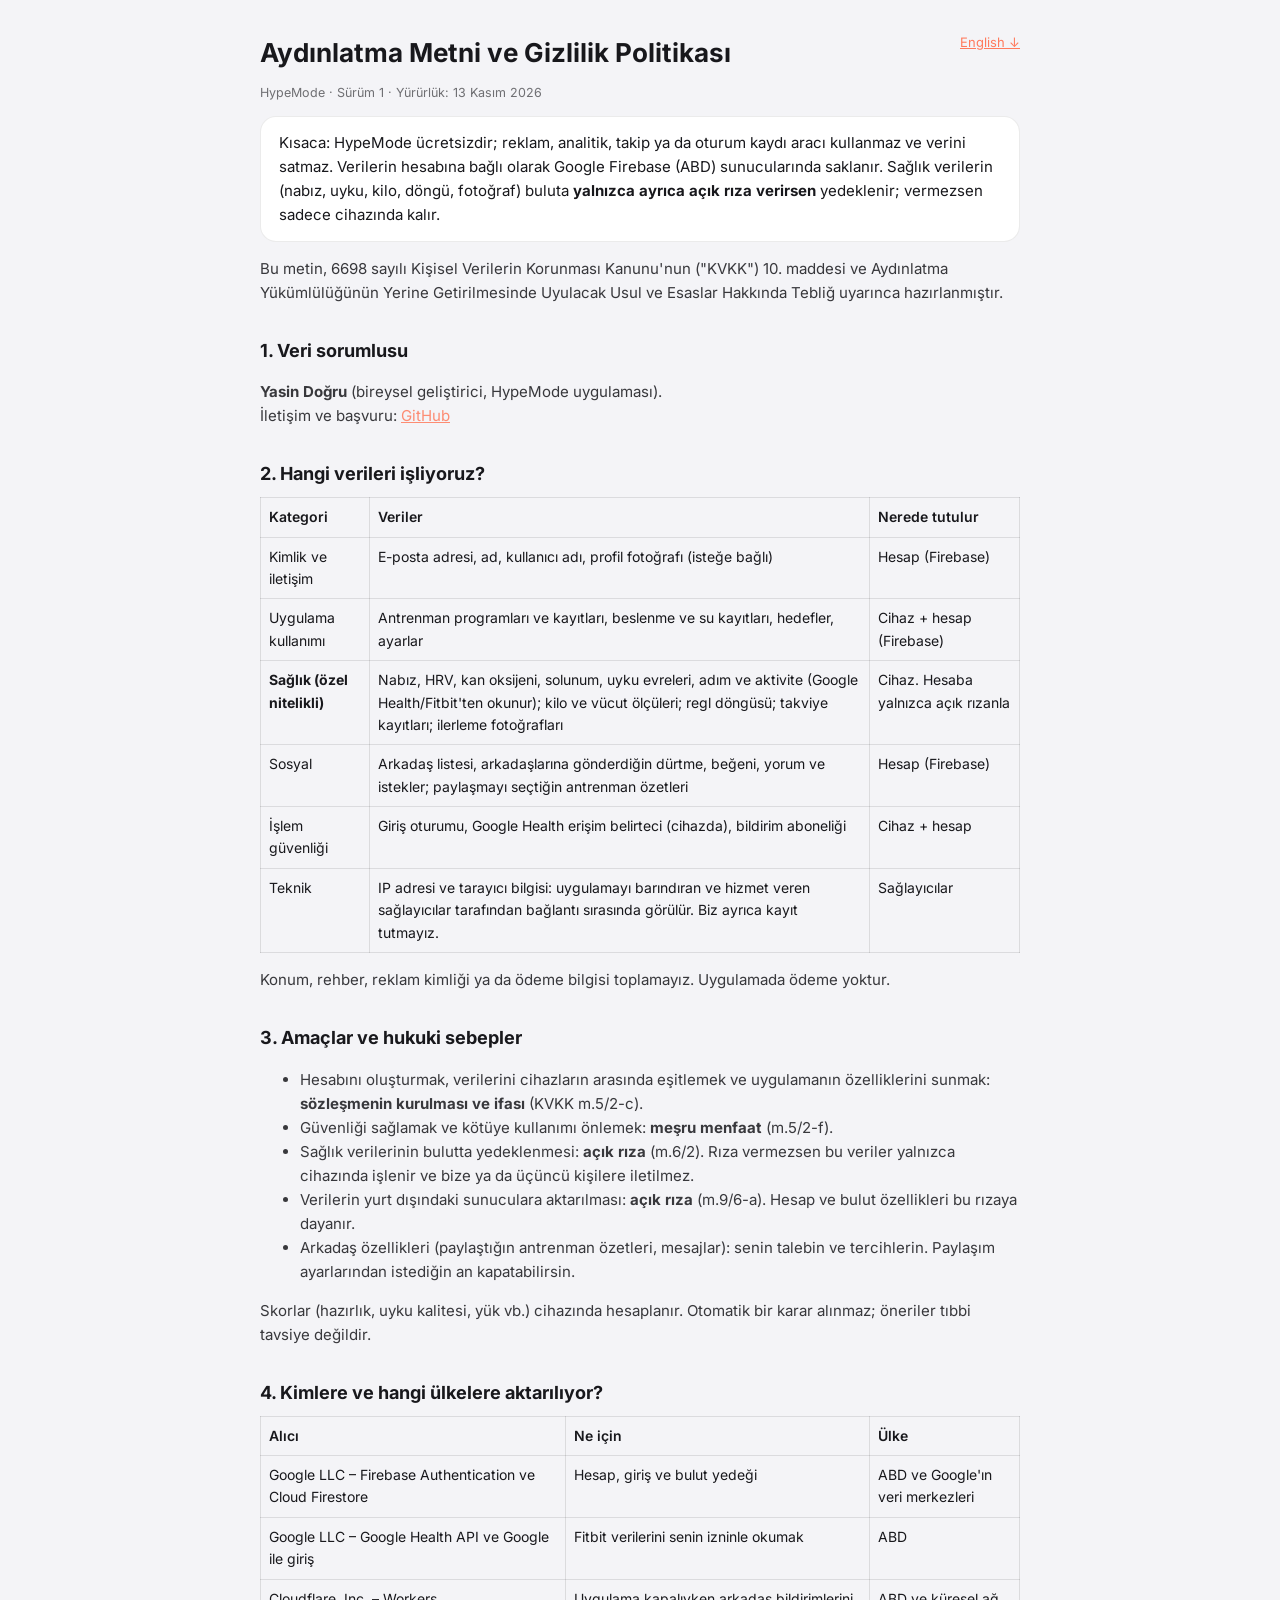
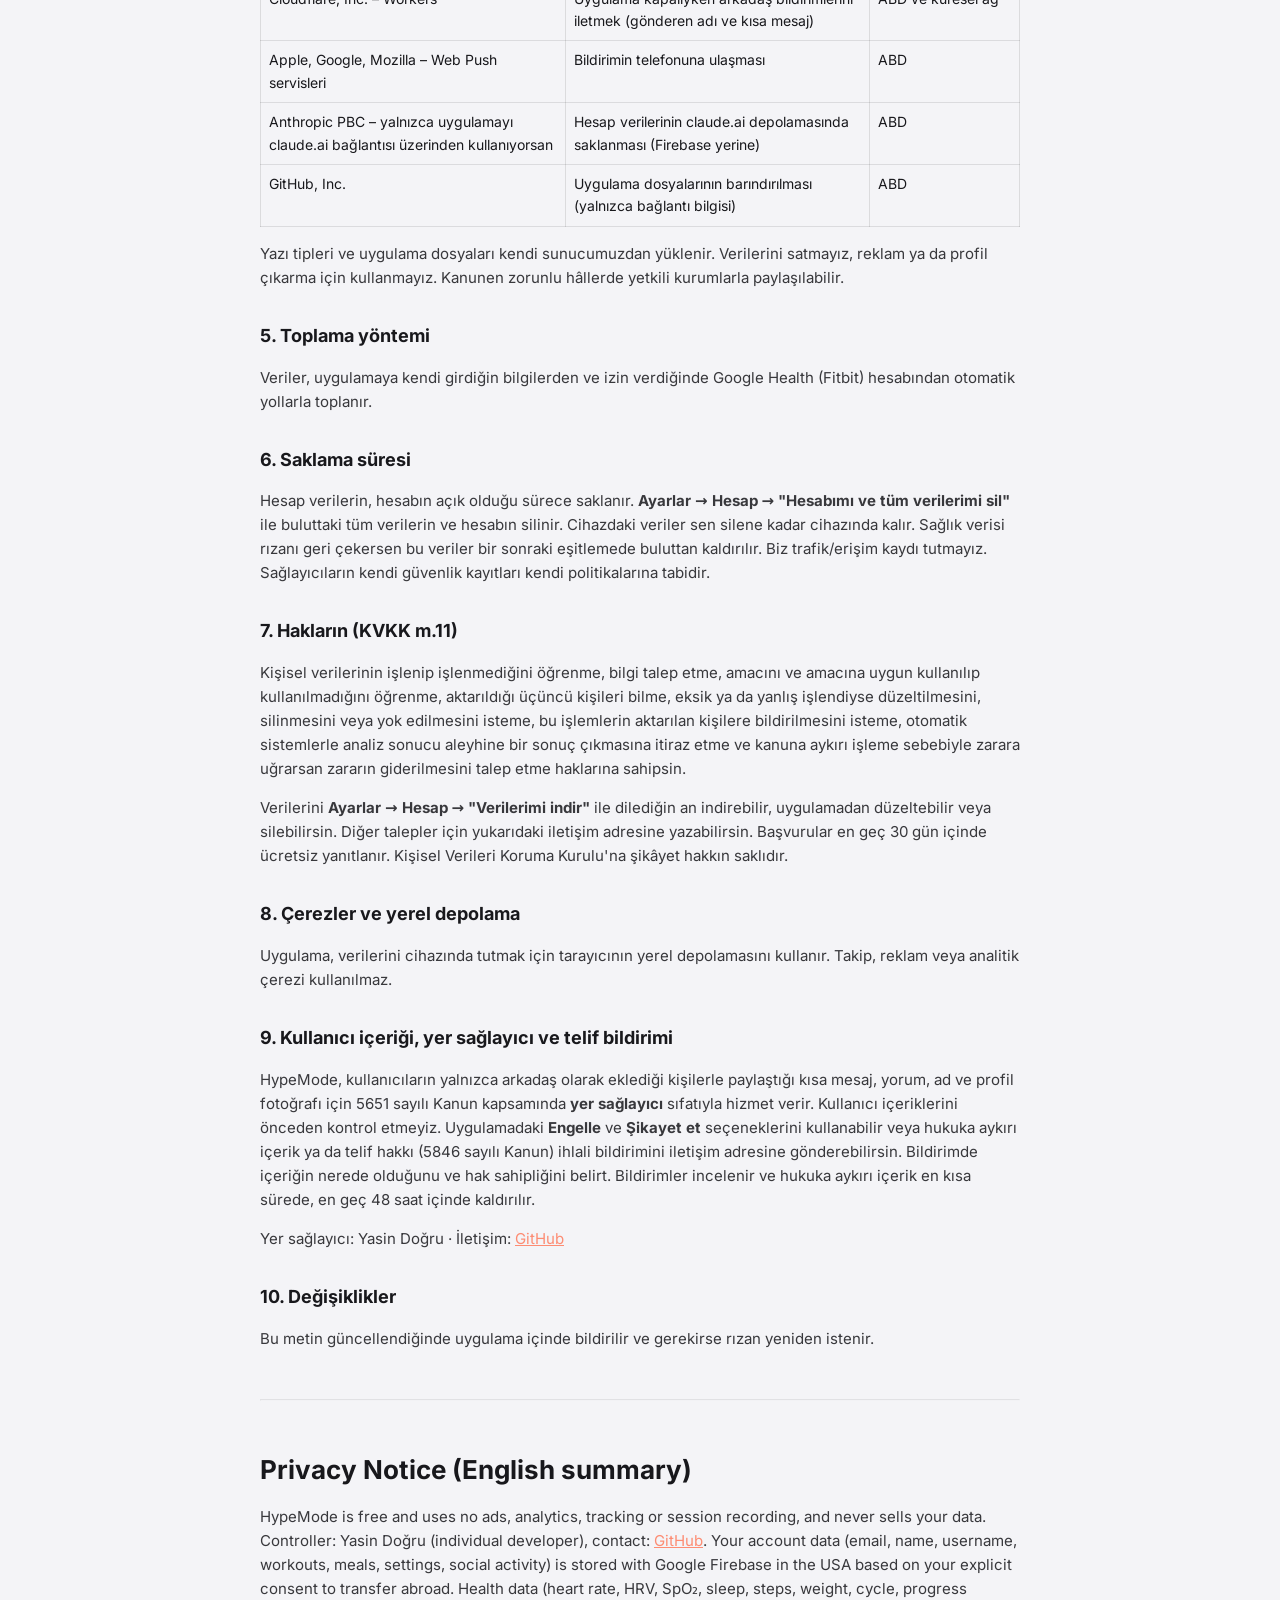
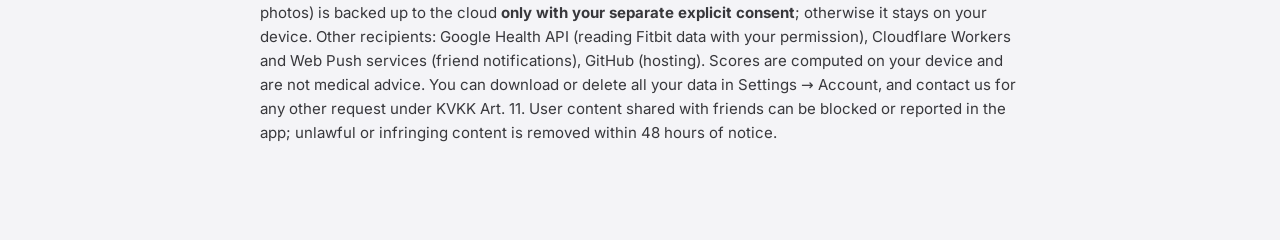
==== gizlilik.html @ 3cc11d6b "KVKK: aydınlatma metni, açık rıza, yerel yazı tipi ve Firebase SDK, engelle/şikayet; sade kartlar ve" ====
<!DOCTYPE html>
<html lang="tr">
<head>
<meta charset="utf-8">
<meta name="viewport" content="width=device-width,initial-scale=1">
<title>HypeMode · Aydınlatma Metni ve Gizlilik</title>
<script src="config.js"></script>
<style>
@font-face{font-family:'Inter';font-weight:100 900;font-display:swap;src:url(f-inter-latin.woff2) format('woff2');unicode-range:U+0000-00FF,U+0131,U+0152-0153,U+02BB-02BC,U+02C6,U+02DA,U+02DC,U+0304,U+0308,U+0329,U+2000-206F,U+20AC,U+2122,U+2191,U+2193,U+2212,U+2215,U+FEFF,U+FFFD}
@font-face{font-family:'Inter';font-weight:100 900;font-display:swap;src:url(f-inter-latin-ext.woff2) format('woff2');unicode-range:U+0100-02BA,U+02BD-02C5,U+02C7-02CC,U+02CE-02D7,U+02DD-02FF,U+0304,U+0308,U+0329,U+1D00-1DBF,U+1E00-1E9F,U+1EF2-1EFF,U+2020,U+20A0-20AB,U+20AD-20C0,U+2113,U+2C60-2C7F,U+A720-A7FF}
:root{color-scheme:dark light}
body{margin:0;background:#0b0b0d;color:#ececf0;font:15px/1.6 Inter,system-ui,sans-serif}
@media (prefers-color-scheme:light){body{background:#f4f4f7;color:#18181c}.box{background:#fff!important;border-color:rgba(0,0,0,.08)!important}td,th{border-color:rgba(0,0,0,.1)!important}}
main{max-width:760px;margin:0 auto;padding:32px 20px 80px}
h1{font-size:26px;margin:0 0 6px}h2{font-size:18px;margin:32px 0 8px}h3{font-size:15px;margin:18px 0 4px}
p,li{opacity:.85}small{opacity:.6}a{color:#ff7a5c}
.box{background:#151518;border:1px solid rgba(255,255,255,.08);border-radius:16px;padding:14px 18px;margin:12px 0}
table{width:100%;border-collapse:collapse;font-size:14px;margin:8px 0}td,th{border:1px solid rgba(255,255,255,.12);padding:8px;text-align:left;vertical-align:top}th{font-weight:600}
.lang{float:right;font-size:13px}
</style>
</head>
<body><main>
<a class="lang" href="#en">English ↓</a>
<h1>Aydınlatma Metni ve Gizlilik Politikası</h1>
<small>HypeMode · Sürüm 1 · Yürürlük: 13 Kasım 2026</small>

<div class="box">Kısaca: HypeMode ücretsizdir; reklam, analitik, takip ya da oturum kaydı aracı kullanmaz ve verini satmaz. Verilerin hesabına bağlı olarak Google Firebase (ABD) sunucularında saklanır. Sağlık verilerin (nabız, uyku, kilo, döngü, fotoğraf) buluta <b>yalnızca ayrıca açık rıza verirsen</b> yedeklenir; vermezsen sadece cihazında kalır.</div>

<p>Bu metin, 6698 sayılı Kişisel Verilerin Korunması Kanunu'nun ("KVKK") 10. maddesi ve Aydınlatma Yükümlülüğünün Yerine Getirilmesinde Uyulacak Usul ve Esaslar Hakkında Tebliğ uyarınca hazırlanmıştır.</p>

<h2>1. Veri sorumlusu</h2>
<p><b id="ctl">Yasin Doğru</b> (bireysel geliştirici, HypeMode uygulaması).<br>İletişim ve başvuru: <span id="ct"></span></p>

<h2>2. Hangi verileri işliyoruz?</h2>
<table>
<tr><th>Kategori</th><th>Veriler</th><th>Nerede tutulur</th></tr>
<tr><td>Kimlik ve iletişim</td><td>E-posta adresi, ad, kullanıcı adı, profil fotoğrafı (isteğe bağlı)</td><td>Hesap (Firebase)</td></tr>
<tr><td>Uygulama kullanımı</td><td>Antrenman programları ve kayıtları, beslenme ve su kayıtları, hedefler, ayarlar</td><td>Cihaz + hesap (Firebase)</td></tr>
<tr><td><b>Sağlık (özel nitelikli)</b></td><td>Nabız, HRV, kan oksijeni, solunum, uyku evreleri, adım ve aktivite (Google Health/Fitbit'ten okunur); kilo ve vücut ölçüleri; regl döngüsü; takviye kayıtları; ilerleme fotoğrafları</td><td>Cihaz. Hesaba yalnızca açık rızanla</td></tr>
<tr><td>Sosyal</td><td>Arkadaş listesi, arkadaşlarına gönderdiğin dürtme, beğeni, yorum ve istekler; paylaşmayı seçtiğin antrenman özetleri</td><td>Hesap (Firebase)</td></tr>
<tr><td>İşlem güvenliği</td><td>Giriş oturumu, Google Health erişim belirteci (cihazda), bildirim aboneliği</td><td>Cihaz + hesap</td></tr>
<tr><td>Teknik</td><td>IP adresi ve tarayıcı bilgisi: uygulamayı barındıran ve hizmet veren sağlayıcılar tarafından bağlantı sırasında görülür. Biz ayrıca kayıt tutmayız.</td><td>Sağlayıcılar</td></tr>
</table>
<p>Konum, rehber, reklam kimliği ya da ödeme bilgisi toplamayız. Uygulamada ödeme yoktur.</p>

<h2>3. Amaçlar ve hukuki sebepler</h2>
<ul>
<li>Hesabını oluşturmak, verilerini cihazların arasında eşitlemek ve uygulamanın özelliklerini sunmak: <b>sözleşmenin kurulması ve ifası</b> (KVKK m.5/2-c).</li>
<li>Güvenliği sağlamak ve kötüye kullanımı önlemek: <b>meşru menfaat</b> (m.5/2-f).</li>
<li>Sağlık verilerinin bulutta yedeklenmesi: <b>açık rıza</b> (m.6/2). Rıza vermezsen bu veriler yalnızca cihazında işlenir ve bize ya da üçüncü kişilere iletilmez.</li>
<li>Verilerin yurt dışındaki sunuculara aktarılması: <b>açık rıza</b> (m.9/6-a). Hesap ve bulut özellikleri bu rızaya dayanır.</li>
<li>Arkadaş özellikleri (paylaştığın antrenman özetleri, mesajlar): senin talebin ve tercihlerin. Paylaşım ayarlarından istediğin an kapatabilirsin.</li>
</ul>
<p>Skorlar (hazırlık, uyku kalitesi, yük vb.) cihazında hesaplanır. Otomatik bir karar alınmaz; öneriler tıbbi tavsiye değildir.</p>

<h2>4. Kimlere ve hangi ülkelere aktarılıyor?</h2>
<table>
<tr><th>Alıcı</th><th>Ne için</th><th>Ülke</th></tr>
<tr><td>Google LLC – Firebase Authentication ve Cloud Firestore</td><td>Hesap, giriş ve bulut yedeği</td><td>ABD ve Google'ın veri merkezleri</td></tr>
<tr><td>Google LLC – Google Health API ve Google ile giriş</td><td>Fitbit verilerini senin izninle okumak</td><td>ABD</td></tr>
<tr><td>Cloudflare, Inc. – Workers</td><td>Uygulama kapalıyken arkadaş bildirimlerini iletmek (gönderen adı ve kısa mesaj)</td><td>ABD ve küresel ağ</td></tr>
<tr><td>Apple, Google, Mozilla – Web Push servisleri</td><td>Bildirimin telefonuna ulaşması</td><td>ABD</td></tr>
<tr><td>Anthropic PBC – yalnızca uygulamayı claude.ai bağlantısı üzerinden kullanıyorsan</td><td>Hesap verilerinin claude.ai depolamasında saklanması (Firebase yerine)</td><td>ABD</td></tr>
<tr><td>GitHub, Inc.</td><td>Uygulama dosyalarının barındırılması (yalnızca bağlantı bilgisi)</td><td>ABD</td></tr>
</table>
<p>Yazı tipleri ve uygulama dosyaları kendi sunucumuzdan yüklenir. Verilerini satmayız, reklam ya da profil çıkarma için kullanmayız. Kanunen zorunlu hâllerde yetkili kurumlarla paylaşılabilir.</p>

<h2>5. Toplama yöntemi</h2>
<p>Veriler, uygulamaya kendi girdiğin bilgilerden ve izin verdiğinde Google Health (Fitbit) hesabından otomatik yollarla toplanır.</p>

<h2>6. Saklama süresi</h2>
<p>Hesap verilerin, hesabın açık olduğu sürece saklanır. <b>Ayarlar → Hesap → "Hesabımı ve tüm verilerimi sil"</b> ile buluttaki tüm verilerin ve hesabın silinir. Cihazdaki veriler sen silene kadar cihazında kalır. Sağlık verisi rızanı geri çekersen bu veriler bir sonraki eşitlemede buluttan kaldırılır. Biz trafik/erişim kaydı tutmayız. Sağlayıcıların kendi güvenlik kayıtları kendi politikalarına tabidir.</p>

<h2>7. Hakların (KVKK m.11)</h2>
<p>Kişisel verilerinin işlenip işlenmediğini öğrenme, bilgi talep etme, amacını ve amacına uygun kullanılıp kullanılmadığını öğrenme, aktarıldığı üçüncü kişileri bilme, eksik ya da yanlış işlendiyse düzeltilmesini, silinmesini veya yok edilmesini isteme, bu işlemlerin aktarılan kişilere bildirilmesini isteme, otomatik sistemlerle analiz sonucu aleyhine bir sonuç çıkmasına itiraz etme ve kanuna aykırı işleme sebebiyle zarara uğrarsan zararın giderilmesini talep etme haklarına sahipsin.</p>
<p>Verilerini <b>Ayarlar → Hesap → "Verilerimi indir"</b> ile dilediğin an indirebilir, uygulamadan düzeltebilir veya silebilirsin. Diğer talepler için yukarıdaki iletişim adresine yazabilirsin. Başvurular en geç 30 gün içinde ücretsiz yanıtlanır. Kişisel Verileri Koruma Kurulu'na şikâyet hakkın saklıdır.</p>

<h2>8. Çerezler ve yerel depolama</h2>
<p>Uygulama, verilerini cihazında tutmak için tarayıcının yerel depolamasını kullanır. Takip, reklam veya analitik çerezi kullanılmaz.</p>

<h2>9. Kullanıcı içeriği, yer sağlayıcı ve telif bildirimi</h2>
<p>HypeMode, kullanıcıların yalnızca arkadaş olarak eklediği kişilerle paylaştığı kısa mesaj, yorum, ad ve profil fotoğrafı için 5651 sayılı Kanun kapsamında <b>yer sağlayıcı</b> sıfatıyla hizmet verir. Kullanıcı içeriklerini önceden kontrol etmeyiz. Uygulamadaki <b>Engelle</b> ve <b>Şikayet et</b> seçeneklerini kullanabilir veya hukuka aykırı içerik ya da telif hakkı (5846 sayılı Kanun) ihlali bildirimini iletişim adresine gönderebilirsin. Bildirimde içeriğin nerede olduğunu ve hak sahipliğini belirt. Bildirimler incelenir ve hukuka aykırı içerik en kısa sürede, en geç 48 saat içinde kaldırılır.</p>
<p>Yer sağlayıcı: <span class="ctl2">Yasin Doğru</span> · İletişim: <span class="ct2"></span></p>

<h2>10. Değişiklikler</h2>
<p>Bu metin güncellendiğinde uygulama içinde bildirilir ve gerekirse rızan yeniden istenir.</p>

<hr style="margin:48px 0;opacity:.2">
<h1 id="en">Privacy Notice (English summary)</h1>
<p>HypeMode is free and uses no ads, analytics, tracking or session recording, and never sells your data. Controller: <span class="ctl2">Yasin Doğru</span> (individual developer), contact: <span class="ct2"></span>. Your account data (email, name, username, workouts, meals, settings, social activity) is stored with Google Firebase in the USA based on your explicit consent to transfer abroad. Health data (heart rate, HRV, SpO₂, sleep, steps, weight, cycle, progress photos) is backed up to the cloud <b>only with your separate explicit consent</b>; otherwise it stays on your device. Other recipients: Google Health API (reading Fitbit data with your permission), Cloudflare Workers and Web Push services (friend notifications), GitHub (hosting). Scores are computed on your device and are not medical advice. You can download or delete all your data in Settings → Account, and contact us for any other request under KVKK Art. 11. User content shared with friends can be blocked or reported in the app; unlawful or infringing content is removed within 48 hours of notice.</p>
</main>
<script>
(function(){var c=(window.HM_CONFIG||{}).contact||{},em=c.email,gh=c.github||'https://github.com/Yasindogruu/HypeMode/issues',nm=c.name||'Yasin Doğru';
var h=(em?'<a href="mailto:'+em+'">'+em+'</a> · ':'')+'<a href="'+gh+'" target="_blank" rel="noopener">GitHub</a>';
document.getElementById('ct').innerHTML=h;document.getElementById('ctl').textContent=nm;
document.querySelectorAll('.ct2').forEach(function(e){e.innerHTML=h});document.querySelectorAll('.ctl2').forEach(function(e){e.textContent=nm})})();
</script>
</body></html>
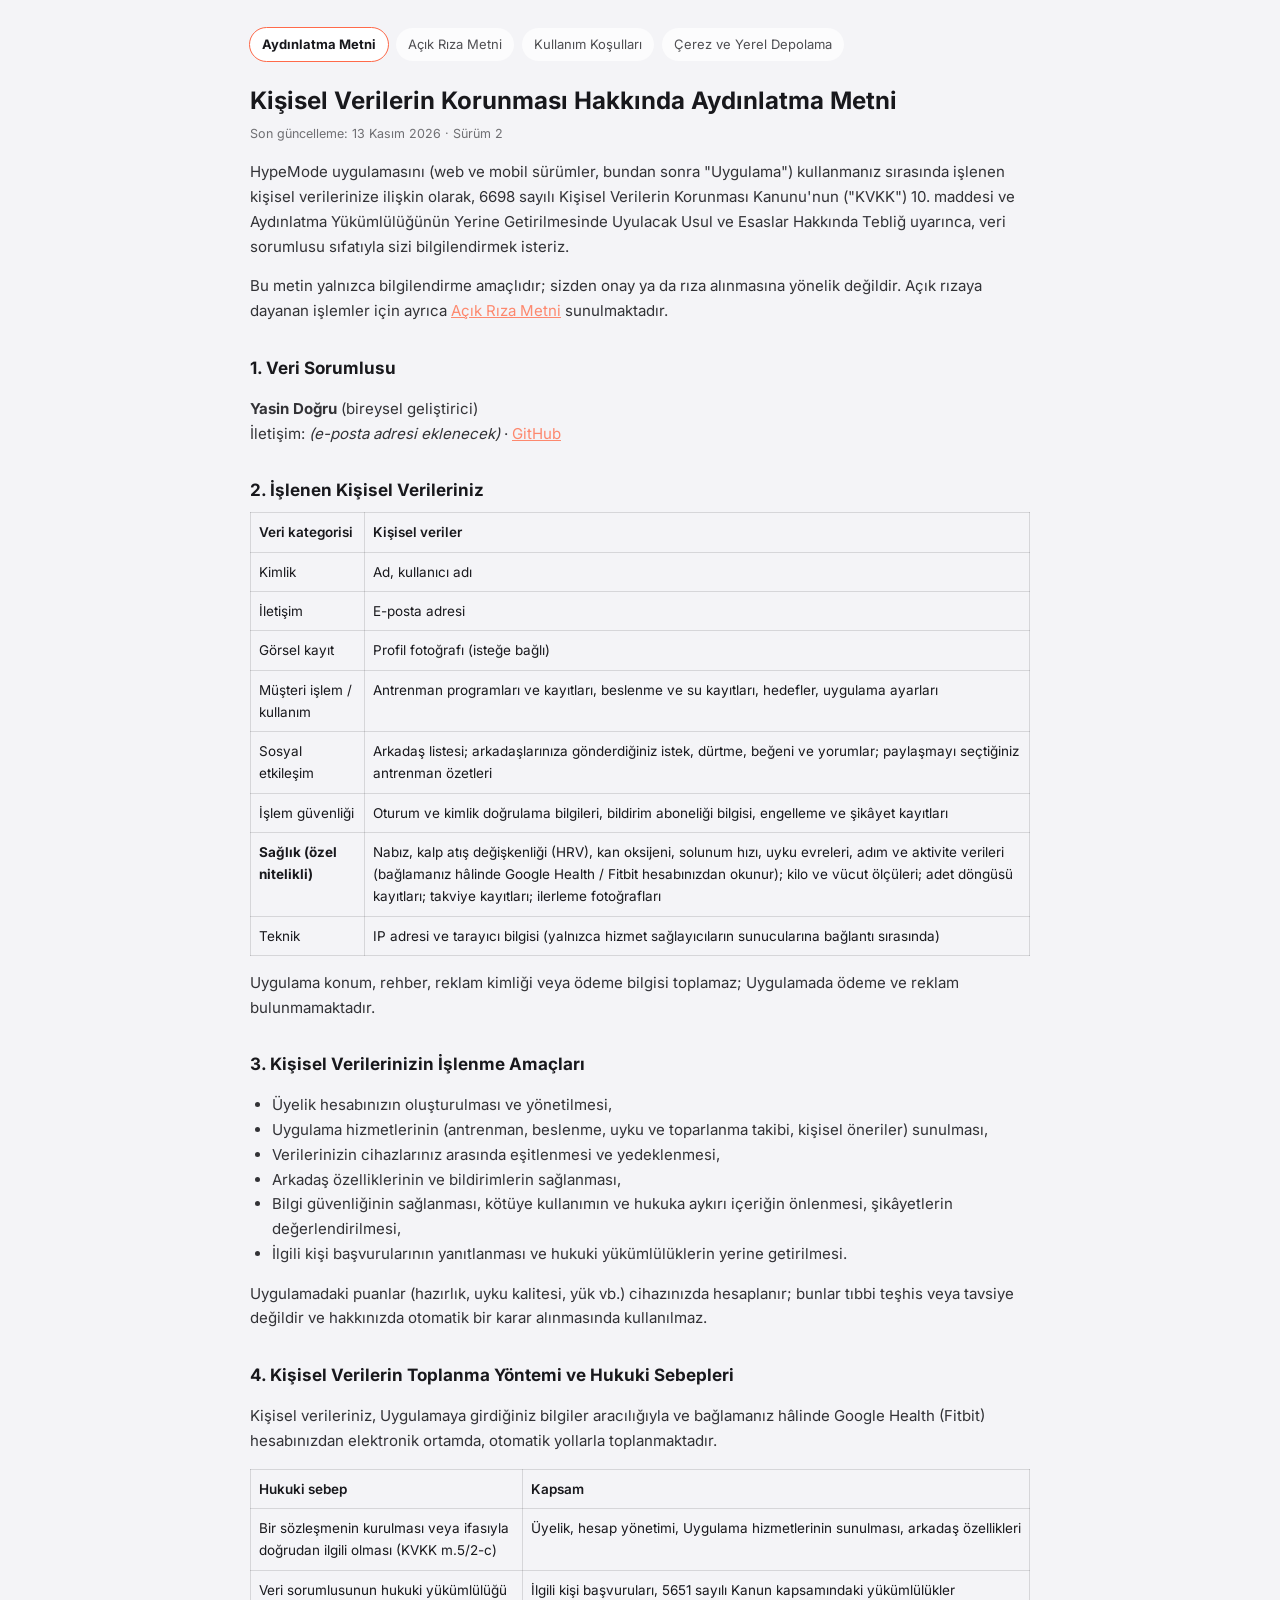
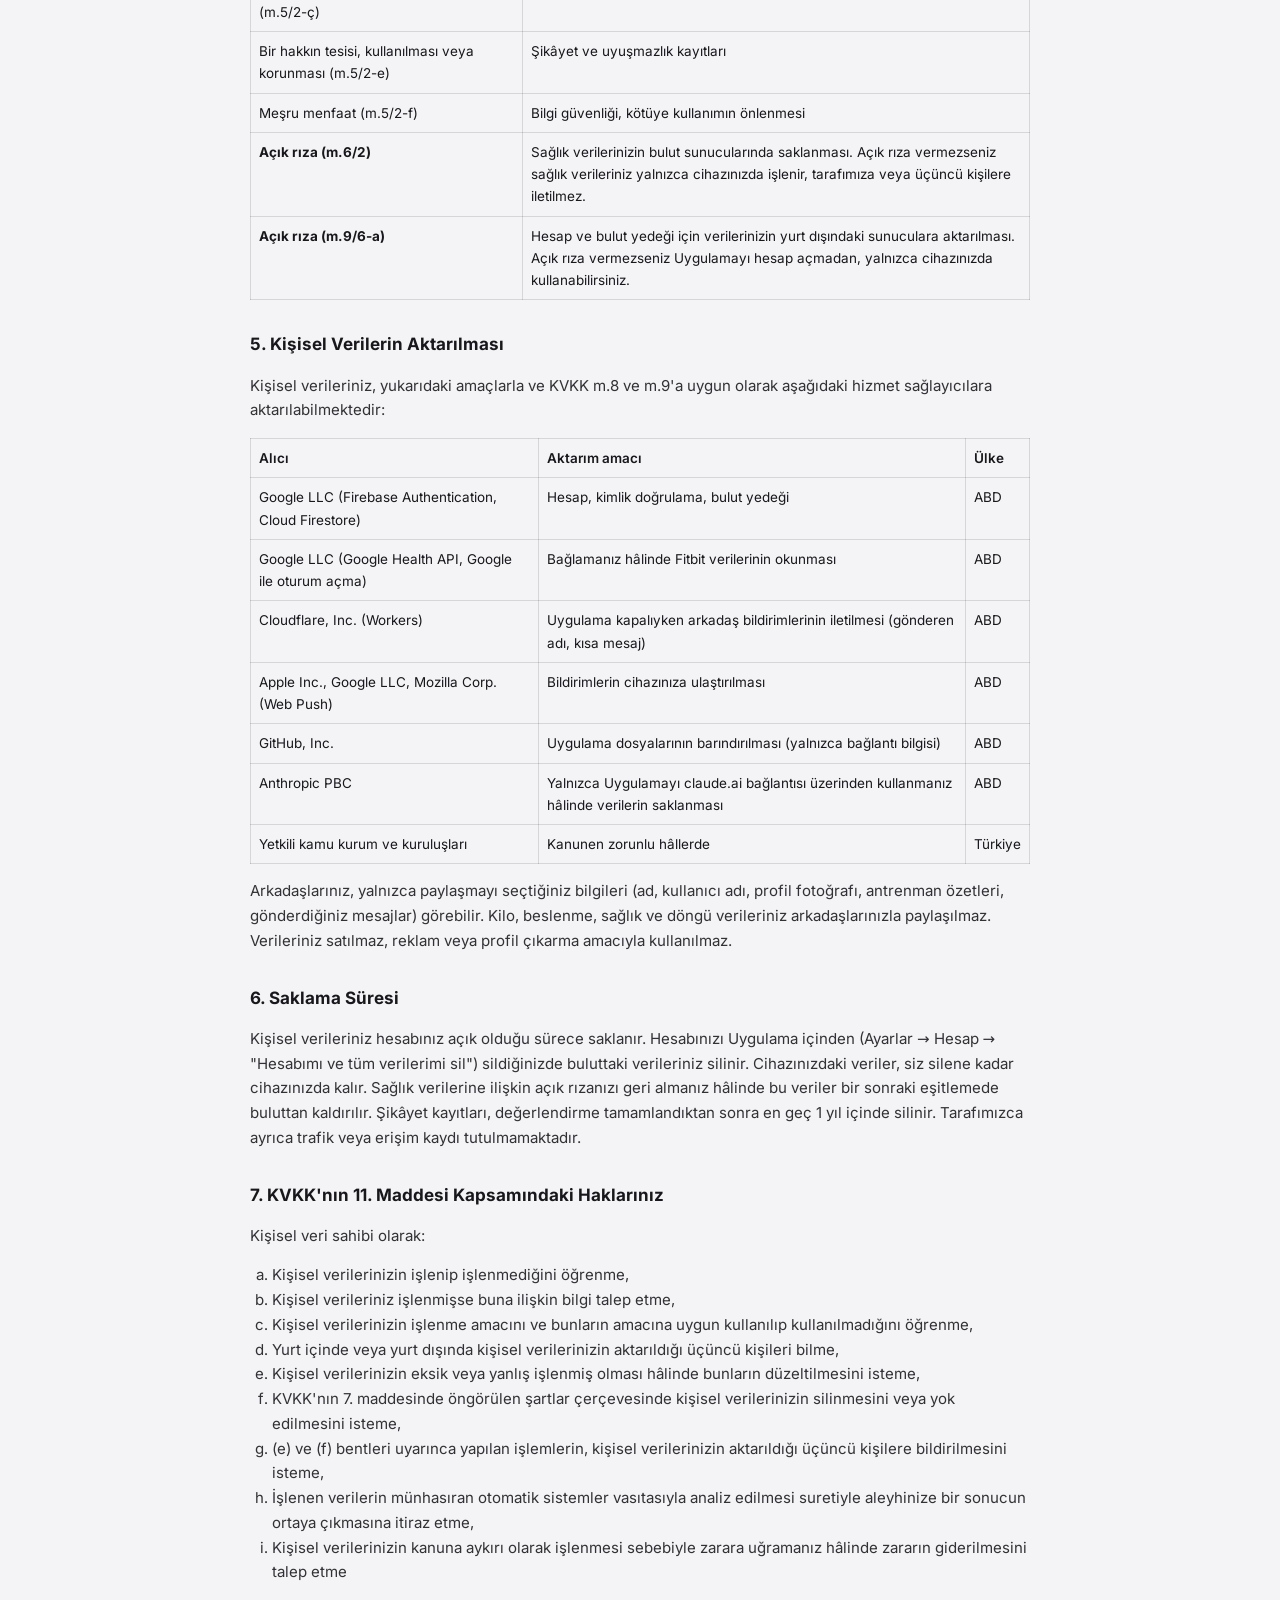
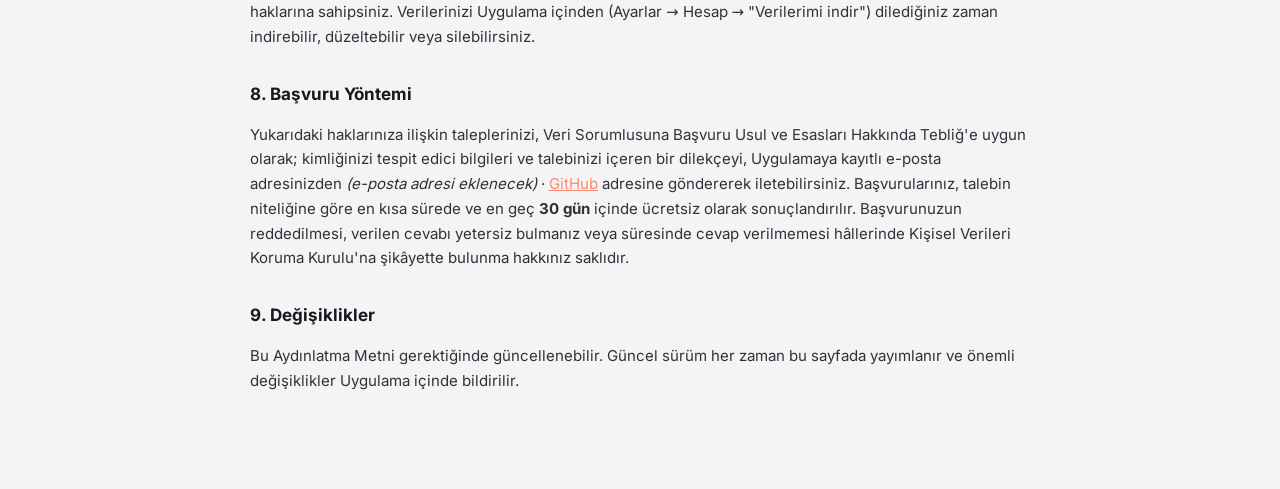
==== commit c51112db: "KVKK: ayrı aydınlatma/açık rıza/kullanım/çerez metinleri, hesapsız kullanım, rıza durumları ve veri " ====
--- a/gizlilik.html
+++ b/gizlilik.html
@@ -3,96 +3,110 @@
 <head>
 <meta charset="utf-8">
 <meta name="viewport" content="width=device-width,initial-scale=1">
-<title>HypeMode · Aydınlatma Metni ve Gizlilik</title>
+<title>Aydınlatma Metni · HypeMode</title>
 <script src="config.js"></script>
 <style>
 @font-face{font-family:'Inter';font-weight:100 900;font-display:swap;src:url(f-inter-latin.woff2) format('woff2');unicode-range:U+0000-00FF,U+0131,U+0152-0153,U+02BB-02BC,U+02C6,U+02DA,U+02DC,U+0304,U+0308,U+0329,U+2000-206F,U+20AC,U+2122,U+2191,U+2193,U+2212,U+2215,U+FEFF,U+FFFD}
 @font-face{font-family:'Inter';font-weight:100 900;font-display:swap;src:url(f-inter-latin-ext.woff2) format('woff2');unicode-range:U+0100-02BA,U+02BD-02C5,U+02C7-02CC,U+02CE-02D7,U+02DD-02FF,U+0304,U+0308,U+0329,U+1D00-1DBF,U+1E00-1E9F,U+1EF2-1EFF,U+2020,U+20A0-20AB,U+20AD-20C0,U+2113,U+2C60-2C7F,U+A720-A7FF}
 :root{color-scheme:dark light}
-body{margin:0;background:#0b0b0d;color:#ececf0;font:15px/1.6 Inter,system-ui,sans-serif}
-@media (prefers-color-scheme:light){body{background:#f4f4f7;color:#18181c}.box{background:#fff!important;border-color:rgba(0,0,0,.08)!important}td,th{border-color:rgba(0,0,0,.1)!important}}
-main{max-width:760px;margin:0 auto;padding:32px 20px 80px}
-h1{font-size:26px;margin:0 0 6px}h2{font-size:18px;margin:32px 0 8px}h3{font-size:15px;margin:18px 0 4px}
-p,li{opacity:.85}small{opacity:.6}a{color:#ff7a5c}
-.box{background:#151518;border:1px solid rgba(255,255,255,.08);border-radius:16px;padding:14px 18px;margin:12px 0}
-table{width:100%;border-collapse:collapse;font-size:14px;margin:8px 0}td,th{border:1px solid rgba(255,255,255,.12);padding:8px;text-align:left;vertical-align:top}th{font-weight:600}
-.lang{float:right;font-size:13px}
+body{margin:0;background:#0b0b0d;color:#ececf0;font:15px/1.65 Inter,system-ui,sans-serif}
+@media (prefers-color-scheme:light){body{background:#f4f4f7;color:#18181c}td,th{border-color:rgba(0,0,0,.12)!important}nav a{background:#fff!important}}
+main{max-width:780px;margin:0 auto;padding:28px 20px 80px}
+nav{display:flex;flex-wrap:wrap;gap:8px;margin-bottom:24px}nav a{font-size:13px;padding:6px 12px;border-radius:999px;background:#18181c;color:inherit;text-decoration:none;opacity:.75}nav a.on{opacity:1;font-weight:700;outline:1px solid #ff6a4a}
+h1{font-size:24px;line-height:1.3;margin:0 0 4px}h2{font-size:17px;margin:30px 0 8px}h3{font-size:15px;margin:16px 0 4px}
+p,li{opacity:.88}small{opacity:.6}a{color:#ff7a5c}ol,ul{padding-left:22px}
+table{width:100%;border-collapse:collapse;font-size:13.5px;margin:8px 0}td,th{border:1px solid rgba(255,255,255,.14);padding:8px;text-align:left;vertical-align:top}th{font-weight:600}
 </style>
 </head>
 <body><main>
-<a class="lang" href="#en">English ↓</a>
-<h1>Aydınlatma Metni ve Gizlilik Politikası</h1>
-<small>HypeMode · Sürüm 1 · Yürürlük: 13 Kasım 2026</small>
+<nav><a href="gizlilik.html" class="on">Aydınlatma Metni</a><a href="acik-riza.html" class="">Açık Rıza Metni</a><a href="kullanim-kosullari.html" class="">Kullanım Koşulları</a><a href="cerez.html" class="">Çerez ve Yerel Depolama</a></nav>
+<h1>Kişisel Verilerin Korunması Hakkında Aydınlatma Metni</h1>
+<small>Son güncelleme: 13 Kasım 2026 · Sürüm 2</small>
 
-<div class="box">Kısaca: HypeMode ücretsizdir; reklam, analitik, takip ya da oturum kaydı aracı kullanmaz ve verini satmaz. Verilerin hesabına bağlı olarak Google Firebase (ABD) sunucularında saklanır. Sağlık verilerin (nabız, uyku, kilo, döngü, fotoğraf) buluta <b>yalnızca ayrıca açık rıza verirsen</b> yedeklenir; vermezsen sadece cihazında kalır.</div>
+<p>HypeMode uygulamasını (web ve mobil sürümler, bundan sonra "Uygulama") kullanmanız sırasında işlenen kişisel verilerinize ilişkin olarak, 6698 sayılı Kişisel Verilerin Korunması Kanunu'nun ("KVKK") 10. maddesi ve Aydınlatma Yükümlülüğünün Yerine Getirilmesinde Uyulacak Usul ve Esaslar Hakkında Tebliğ uyarınca, veri sorumlusu sıfatıyla sizi bilgilendirmek isteriz.</p>
+<p>Bu metin yalnızca bilgilendirme amaçlıdır; sizden onay ya da rıza alınmasına yönelik değildir. Açık rızaya dayanan işlemler için ayrıca <a href="acik-riza.html">Açık Rıza Metni</a> sunulmaktadır.</p>
 
-<p>Bu metin, 6698 sayılı Kişisel Verilerin Korunması Kanunu'nun ("KVKK") 10. maddesi ve Aydınlatma Yükümlülüğünün Yerine Getirilmesinde Uyulacak Usul ve Esaslar Hakkında Tebliğ uyarınca hazırlanmıştır.</p>
+<h2>1. Veri Sorumlusu</h2>
+<p><b class="ctl">Yasin Doğru</b> (bireysel geliştirici)<br>İletişim: <span class="ct"></span></p>
 
-<h2>1. Veri sorumlusu</h2>
-<p><b id="ctl">Yasin Doğru</b> (bireysel geliştirici, HypeMode uygulaması).<br>İletişim ve başvuru: <span id="ct"></span></p>
+<h2>2. İşlenen Kişisel Verileriniz</h2>
+<table>
+<tr><th>Veri kategorisi</th><th>Kişisel veriler</th></tr>
+<tr><td>Kimlik</td><td>Ad, kullanıcı adı</td></tr>
+<tr><td>İletişim</td><td>E-posta adresi</td></tr>
+<tr><td>Görsel kayıt</td><td>Profil fotoğrafı (isteğe bağlı)</td></tr>
+<tr><td>Müşteri işlem / kullanım</td><td>Antrenman programları ve kayıtları, beslenme ve su kayıtları, hedefler, uygulama ayarları</td></tr>
+<tr><td>Sosyal etkileşim</td><td>Arkadaş listesi; arkadaşlarınıza gönderdiğiniz istek, dürtme, beğeni ve yorumlar; paylaşmayı seçtiğiniz antrenman özetleri</td></tr>
+<tr><td>İşlem güvenliği</td><td>Oturum ve kimlik doğrulama bilgileri, bildirim aboneliği bilgisi, engelleme ve şikâyet kayıtları</td></tr>
+<tr><td><b>Sağlık (özel nitelikli)</b></td><td>Nabız, kalp atış değişkenliği (HRV), kan oksijeni, solunum hızı, uyku evreleri, adım ve aktivite verileri (bağlamanız hâlinde Google Health / Fitbit hesabınızdan okunur); kilo ve vücut ölçüleri; adet döngüsü kayıtları; takviye kayıtları; ilerleme fotoğrafları</td></tr>
+<tr><td>Teknik</td><td>IP adresi ve tarayıcı bilgisi (yalnızca hizmet sağlayıcıların sunucularına bağlantı sırasında)</td></tr>
+</table>
+<p>Uygulama konum, rehber, reklam kimliği veya ödeme bilgisi toplamaz; Uygulamada ödeme ve reklam bulunmamaktadır.</p>
 
-<h2>2. Hangi verileri işliyoruz?</h2>
+<h2>3. Kişisel Verilerinizin İşlenme Amaçları</h2>
+<ul>
+<li>Üyelik hesabınızın oluşturulması ve yönetilmesi,</li>
+<li>Uygulama hizmetlerinin (antrenman, beslenme, uyku ve toparlanma takibi, kişisel öneriler) sunulması,</li>
+<li>Verilerinizin cihazlarınız arasında eşitlenmesi ve yedeklenmesi,</li>
+<li>Arkadaş özelliklerinin ve bildirimlerin sağlanması,</li>
+<li>Bilgi güvenliğinin sağlanması, kötüye kullanımın ve hukuka aykırı içeriğin önlenmesi, şikâyetlerin değerlendirilmesi,</li>
+<li>İlgili kişi başvurularının yanıtlanması ve hukuki yükümlülüklerin yerine getirilmesi.</li>
+</ul>
+<p>Uygulamadaki puanlar (hazırlık, uyku kalitesi, yük vb.) cihazınızda hesaplanır; bunlar tıbbi teşhis veya tavsiye değildir ve hakkınızda otomatik bir karar alınmasında kullanılmaz.</p>
+
+<h2>4. Kişisel Verilerin Toplanma Yöntemi ve Hukuki Sebepleri</h2>
+<p>Kişisel verileriniz, Uygulamaya girdiğiniz bilgiler aracılığıyla ve bağlamanız hâlinde Google Health (Fitbit) hesabınızdan elektronik ortamda, otomatik yollarla toplanmaktadır.</p>
 <table>
-<tr><th>Kategori</th><th>Veriler</th><th>Nerede tutulur</th></tr>
-<tr><td>Kimlik ve iletişim</td><td>E-posta adresi, ad, kullanıcı adı, profil fotoğrafı (isteğe bağlı)</td><td>Hesap (Firebase)</td></tr>
-<tr><td>Uygulama kullanımı</td><td>Antrenman programları ve kayıtları, beslenme ve su kayıtları, hedefler, ayarlar</td><td>Cihaz + hesap (Firebase)</td></tr>
-<tr><td><b>Sağlık (özel nitelikli)</b></td><td>Nabız, HRV, kan oksijeni, solunum, uyku evreleri, adım ve aktivite (Google Health/Fitbit'ten okunur); kilo ve vücut ölçüleri; regl döngüsü; takviye kayıtları; ilerleme fotoğrafları</td><td>Cihaz. Hesaba yalnızca açık rızanla</td></tr>
-<tr><td>Sosyal</td><td>Arkadaş listesi, arkadaşlarına gönderdiğin dürtme, beğeni, yorum ve istekler; paylaşmayı seçtiğin antrenman özetleri</td><td>Hesap (Firebase)</td></tr>
-<tr><td>İşlem güvenliği</td><td>Giriş oturumu, Google Health erişim belirteci (cihazda), bildirim aboneliği</td><td>Cihaz + hesap</td></tr>
-<tr><td>Teknik</td><td>IP adresi ve tarayıcı bilgisi: uygulamayı barındıran ve hizmet veren sağlayıcılar tarafından bağlantı sırasında görülür. Biz ayrıca kayıt tutmayız.</td><td>Sağlayıcılar</td></tr>
+<tr><th>Hukuki sebep</th><th>Kapsam</th></tr>
+<tr><td>Bir sözleşmenin kurulması veya ifasıyla doğrudan ilgili olması (KVKK m.5/2-c)</td><td>Üyelik, hesap yönetimi, Uygulama hizmetlerinin sunulması, arkadaş özellikleri</td></tr>
+<tr><td>Veri sorumlusunun hukuki yükümlülüğü (m.5/2-ç)</td><td>İlgili kişi başvuruları, 5651 sayılı Kanun kapsamındaki yükümlülükler</td></tr>
+<tr><td>Bir hakkın tesisi, kullanılması veya korunması (m.5/2-e)</td><td>Şikâyet ve uyuşmazlık kayıtları</td></tr>
+<tr><td>Meşru menfaat (m.5/2-f)</td><td>Bilgi güvenliği, kötüye kullanımın önlenmesi</td></tr>
+<tr><td><b>Açık rıza (m.6/2)</b></td><td>Sağlık verilerinizin bulut sunucularında saklanması. Açık rıza vermezseniz sağlık verileriniz yalnızca cihazınızda işlenir, tarafımıza veya üçüncü kişilere iletilmez.</td></tr>
+<tr><td><b>Açık rıza (m.9/6-a)</b></td><td>Hesap ve bulut yedeği için verilerinizin yurt dışındaki sunuculara aktarılması. Açık rıza vermezseniz Uygulamayı hesap açmadan, yalnızca cihazınızda kullanabilirsiniz.</td></tr>
 </table>
-<p>Konum, rehber, reklam kimliği ya da ödeme bilgisi toplamayız. Uygulamada ödeme yoktur.</p>
 
-<h2>3. Amaçlar ve hukuki sebepler</h2>
-<ul>
-<li>Hesabını oluşturmak, verilerini cihazların arasında eşitlemek ve uygulamanın özelliklerini sunmak: <b>sözleşmenin kurulması ve ifası</b> (KVKK m.5/2-c).</li>
-<li>Güvenliği sağlamak ve kötüye kullanımı önlemek: <b>meşru menfaat</b> (m.5/2-f).</li>
-<li>Sağlık verilerinin bulutta yedeklenmesi: <b>açık rıza</b> (m.6/2). Rıza vermezsen bu veriler yalnızca cihazında işlenir ve bize ya da üçüncü kişilere iletilmez.</li>
-<li>Verilerin yurt dışındaki sunuculara aktarılması: <b>açık rıza</b> (m.9/6-a). Hesap ve bulut özellikleri bu rızaya dayanır.</li>
-<li>Arkadaş özellikleri (paylaştığın antrenman özetleri, mesajlar): senin talebin ve tercihlerin. Paylaşım ayarlarından istediğin an kapatabilirsin.</li>
-</ul>
-<p>Skorlar (hazırlık, uyku kalitesi, yük vb.) cihazında hesaplanır. Otomatik bir karar alınmaz; öneriler tıbbi tavsiye değildir.</p>
+<h2>5. Kişisel Verilerin Aktarılması</h2>
+<p>Kişisel verileriniz, yukarıdaki amaçlarla ve KVKK m.8 ve m.9'a uygun olarak aşağıdaki hizmet sağlayıcılara aktarılabilmektedir:</p>
+<table>
+<tr><th>Alıcı</th><th>Aktarım amacı</th><th>Ülke</th></tr>
+<tr><td>Google LLC (Firebase Authentication, Cloud Firestore)</td><td>Hesap, kimlik doğrulama, bulut yedeği</td><td>ABD</td></tr>
+<tr><td>Google LLC (Google Health API, Google ile oturum açma)</td><td>Bağlamanız hâlinde Fitbit verilerinin okunması</td><td>ABD</td></tr>
+<tr><td>Cloudflare, Inc. (Workers)</td><td>Uygulama kapalıyken arkadaş bildirimlerinin iletilmesi (gönderen adı, kısa mesaj)</td><td>ABD</td></tr>
+<tr><td>Apple Inc., Google LLC, Mozilla Corp. (Web Push)</td><td>Bildirimlerin cihazınıza ulaştırılması</td><td>ABD</td></tr>
+<tr><td>GitHub, Inc.</td><td>Uygulama dosyalarının barındırılması (yalnızca bağlantı bilgisi)</td><td>ABD</td></tr>
+<tr><td>Anthropic PBC</td><td>Yalnızca Uygulamayı claude.ai bağlantısı üzerinden kullanmanız hâlinde verilerin saklanması</td><td>ABD</td></tr>
+<tr><td>Yetkili kamu kurum ve kuruluşları</td><td>Kanunen zorunlu hâllerde</td><td>Türkiye</td></tr>
+</table>
+<p>Arkadaşlarınız, yalnızca paylaşmayı seçtiğiniz bilgileri (ad, kullanıcı adı, profil fotoğrafı, antrenman özetleri, gönderdiğiniz mesajlar) görebilir. Kilo, beslenme, sağlık ve döngü verileriniz arkadaşlarınızla paylaşılmaz. Verileriniz satılmaz, reklam veya profil çıkarma amacıyla kullanılmaz.</p>
 
-<h2>4. Kimlere ve hangi ülkelere aktarılıyor?</h2>
-<table>
-<tr><th>Alıcı</th><th>Ne için</th><th>Ülke</th></tr>
-<tr><td>Google LLC – Firebase Authentication ve Cloud Firestore</td><td>Hesap, giriş ve bulut yedeği</td><td>ABD ve Google'ın veri merkezleri</td></tr>
-<tr><td>Google LLC – Google Health API ve Google ile giriş</td><td>Fitbit verilerini senin izninle okumak</td><td>ABD</td></tr>
-<tr><td>Cloudflare, Inc. – Workers</td><td>Uygulama kapalıyken arkadaş bildirimlerini iletmek (gönderen adı ve kısa mesaj)</td><td>ABD ve küresel ağ</td></tr>
-<tr><td>Apple, Google, Mozilla – Web Push servisleri</td><td>Bildirimin telefonuna ulaşması</td><td>ABD</td></tr>
-<tr><td>Anthropic PBC – yalnızca uygulamayı claude.ai bağlantısı üzerinden kullanıyorsan</td><td>Hesap verilerinin claude.ai depolamasında saklanması (Firebase yerine)</td><td>ABD</td></tr>
-<tr><td>GitHub, Inc.</td><td>Uygulama dosyalarının barındırılması (yalnızca bağlantı bilgisi)</td><td>ABD</td></tr>
-</table>
-<p>Yazı tipleri ve uygulama dosyaları kendi sunucumuzdan yüklenir. Verilerini satmayız, reklam ya da profil çıkarma için kullanmayız. Kanunen zorunlu hâllerde yetkili kurumlarla paylaşılabilir.</p>
+<h2>6. Saklama Süresi</h2>
+<p>Kişisel verileriniz hesabınız açık olduğu sürece saklanır. Hesabınızı Uygulama içinden (Ayarlar → Hesap → "Hesabımı ve tüm verilerimi sil") sildiğinizde buluttaki verileriniz silinir. Cihazınızdaki veriler, siz silene kadar cihazınızda kalır. Sağlık verilerine ilişkin açık rızanızı geri almanız hâlinde bu veriler bir sonraki eşitlemede buluttan kaldırılır. Şikâyet kayıtları, değerlendirme tamamlandıktan sonra en geç 1 yıl içinde silinir. Tarafımızca ayrıca trafik veya erişim kaydı tutulmamaktadır.</p>
 
-<h2>5. Toplama yöntemi</h2>
-<p>Veriler, uygulamaya kendi girdiğin bilgilerden ve izin verdiğinde Google Health (Fitbit) hesabından otomatik yollarla toplanır.</p>
+<h2>7. KVKK'nın 11. Maddesi Kapsamındaki Haklarınız</h2>
+<p>Kişisel veri sahibi olarak:</p>
+<ol type="a">
+<li>Kişisel verilerinizin işlenip işlenmediğini öğrenme,</li>
+<li>Kişisel verileriniz işlenmişse buna ilişkin bilgi talep etme,</li>
+<li>Kişisel verilerinizin işlenme amacını ve bunların amacına uygun kullanılıp kullanılmadığını öğrenme,</li>
+<li>Yurt içinde veya yurt dışında kişisel verilerinizin aktarıldığı üçüncü kişileri bilme,</li>
+<li>Kişisel verilerinizin eksik veya yanlış işlenmiş olması hâlinde bunların düzeltilmesini isteme,</li>
+<li>KVKK'nın 7. maddesinde öngörülen şartlar çerçevesinde kişisel verilerinizin silinmesini veya yok edilmesini isteme,</li>
+<li>(e) ve (f) bentleri uyarınca yapılan işlemlerin, kişisel verilerinizin aktarıldığı üçüncü kişilere bildirilmesini isteme,</li>
+<li>İşlenen verilerin münhasıran otomatik sistemler vasıtasıyla analiz edilmesi suretiyle aleyhinize bir sonucun ortaya çıkmasına itiraz etme,</li>
+<li>Kişisel verilerinizin kanuna aykırı olarak işlenmesi sebebiyle zarara uğramanız hâlinde zararın giderilmesini talep etme</li>
+</ol>
+<p>haklarına sahipsiniz. Verilerinizi Uygulama içinden (Ayarlar → Hesap → "Verilerimi indir") dilediğiniz zaman indirebilir, düzeltebilir veya silebilirsiniz.</p>
 
-<h2>6. Saklama süresi</h2>
-<p>Hesap verilerin, hesabın açık olduğu sürece saklanır. <b>Ayarlar → Hesap → "Hesabımı ve tüm verilerimi sil"</b> ile buluttaki tüm verilerin ve hesabın silinir. Cihazdaki veriler sen silene kadar cihazında kalır. Sağlık verisi rızanı geri çekersen bu veriler bir sonraki eşitlemede buluttan kaldırılır. Biz trafik/erişim kaydı tutmayız. Sağlayıcıların kendi güvenlik kayıtları kendi politikalarına tabidir.</p>
+<h2>8. Başvuru Yöntemi</h2>
+<p>Yukarıdaki haklarınıza ilişkin taleplerinizi, Veri Sorumlusuna Başvuru Usul ve Esasları Hakkında Tebliğ'e uygun olarak; kimliğinizi tespit edici bilgileri ve talebinizi içeren bir dilekçeyi, Uygulamaya kayıtlı e-posta adresinizden <span class="ct"></span> adresine göndererek iletebilirsiniz. Başvurularınız, talebin niteliğine göre en kısa sürede ve en geç <b>30 gün</b> içinde ücretsiz olarak sonuçlandırılır. Başvurunuzun reddedilmesi, verilen cevabı yetersiz bulmanız veya süresinde cevap verilmemesi hâllerinde Kişisel Verileri Koruma Kurulu'na şikâyette bulunma hakkınız saklıdır.</p>
 
-<h2>7. Hakların (KVKK m.11)</h2>
-<p>Kişisel verilerinin işlenip işlenmediğini öğrenme, bilgi talep etme, amacını ve amacına uygun kullanılıp kullanılmadığını öğrenme, aktarıldığı üçüncü kişileri bilme, eksik ya da yanlış işlendiyse düzeltilmesini, silinmesini veya yok edilmesini isteme, bu işlemlerin aktarılan kişilere bildirilmesini isteme, otomatik sistemlerle analiz sonucu aleyhine bir sonuç çıkmasına itiraz etme ve kanuna aykırı işleme sebebiyle zarara uğrarsan zararın giderilmesini talep etme haklarına sahipsin.</p>
-<p>Verilerini <b>Ayarlar → Hesap → "Verilerimi indir"</b> ile dilediğin an indirebilir, uygulamadan düzeltebilir veya silebilirsin. Diğer talepler için yukarıdaki iletişim adresine yazabilirsin. Başvurular en geç 30 gün içinde ücretsiz yanıtlanır. Kişisel Verileri Koruma Kurulu'na şikâyet hakkın saklıdır.</p>
-
-<h2>8. Çerezler ve yerel depolama</h2>
-<p>Uygulama, verilerini cihazında tutmak için tarayıcının yerel depolamasını kullanır. Takip, reklam veya analitik çerezi kullanılmaz.</p>
-
-<h2>9. Kullanıcı içeriği, yer sağlayıcı ve telif bildirimi</h2>
-<p>HypeMode, kullanıcıların yalnızca arkadaş olarak eklediği kişilerle paylaştığı kısa mesaj, yorum, ad ve profil fotoğrafı için 5651 sayılı Kanun kapsamında <b>yer sağlayıcı</b> sıfatıyla hizmet verir. Kullanıcı içeriklerini önceden kontrol etmeyiz. Uygulamadaki <b>Engelle</b> ve <b>Şikayet et</b> seçeneklerini kullanabilir veya hukuka aykırı içerik ya da telif hakkı (5846 sayılı Kanun) ihlali bildirimini iletişim adresine gönderebilirsin. Bildirimde içeriğin nerede olduğunu ve hak sahipliğini belirt. Bildirimler incelenir ve hukuka aykırı içerik en kısa sürede, en geç 48 saat içinde kaldırılır.</p>
-<p>Yer sağlayıcı: <span class="ctl2">Yasin Doğru</span> · İletişim: <span class="ct2"></span></p>
-
-<h2>10. Değişiklikler</h2>
-<p>Bu metin güncellendiğinde uygulama içinde bildirilir ve gerekirse rızan yeniden istenir.</p>
-
-<hr style="margin:48px 0;opacity:.2">
-<h1 id="en">Privacy Notice (English summary)</h1>
-<p>HypeMode is free and uses no ads, analytics, tracking or session recording, and never sells your data. Controller: <span class="ctl2">Yasin Doğru</span> (individual developer), contact: <span class="ct2"></span>. Your account data (email, name, username, workouts, meals, settings, social activity) is stored with Google Firebase in the USA based on your explicit consent to transfer abroad. Health data (heart rate, HRV, SpO₂, sleep, steps, weight, cycle, progress photos) is backed up to the cloud <b>only with your separate explicit consent</b>; otherwise it stays on your device. Other recipients: Google Health API (reading Fitbit data with your permission), Cloudflare Workers and Web Push services (friend notifications), GitHub (hosting). Scores are computed on your device and are not medical advice. You can download or delete all your data in Settings → Account, and contact us for any other request under KVKK Art. 11. User content shared with friends can be blocked or reported in the app; unlawful or infringing content is removed within 48 hours of notice.</p>
+<h2>9. Değişiklikler</h2>
+<p>Bu Aydınlatma Metni gerektiğinde güncellenebilir. Güncel sürüm her zaman bu sayfada yayımlanır ve önemli değişiklikler Uygulama içinde bildirilir.</p>
 </main>
 <script>
 (function(){var c=(window.HM_CONFIG||{}).contact||{},em=c.email,gh=c.github||'https://github.com/Yasindogruu/HypeMode/issues',nm=c.name||'Yasin Doğru';
-var h=(em?'<a href="mailto:'+em+'">'+em+'</a> · ':'')+'<a href="'+gh+'" target="_blank" rel="noopener">GitHub</a>';
-document.getElementById('ct').innerHTML=h;document.getElementById('ctl').textContent=nm;
-document.querySelectorAll('.ct2').forEach(function(e){e.innerHTML=h});document.querySelectorAll('.ctl2').forEach(function(e){e.textContent=nm})})();
+var h=(em?'<a href="mailto:'+em+'">'+em+'</a>':'<i>(e-posta adresi eklenecek)</i>')+' · <a href="'+gh+'" target="_blank" rel="noopener">GitHub</a>';
+document.querySelectorAll('.ct').forEach(function(e){e.innerHTML=h});document.querySelectorAll('.ctl').forEach(function(e){e.textContent=nm})})();
 </script>
 </body></html>
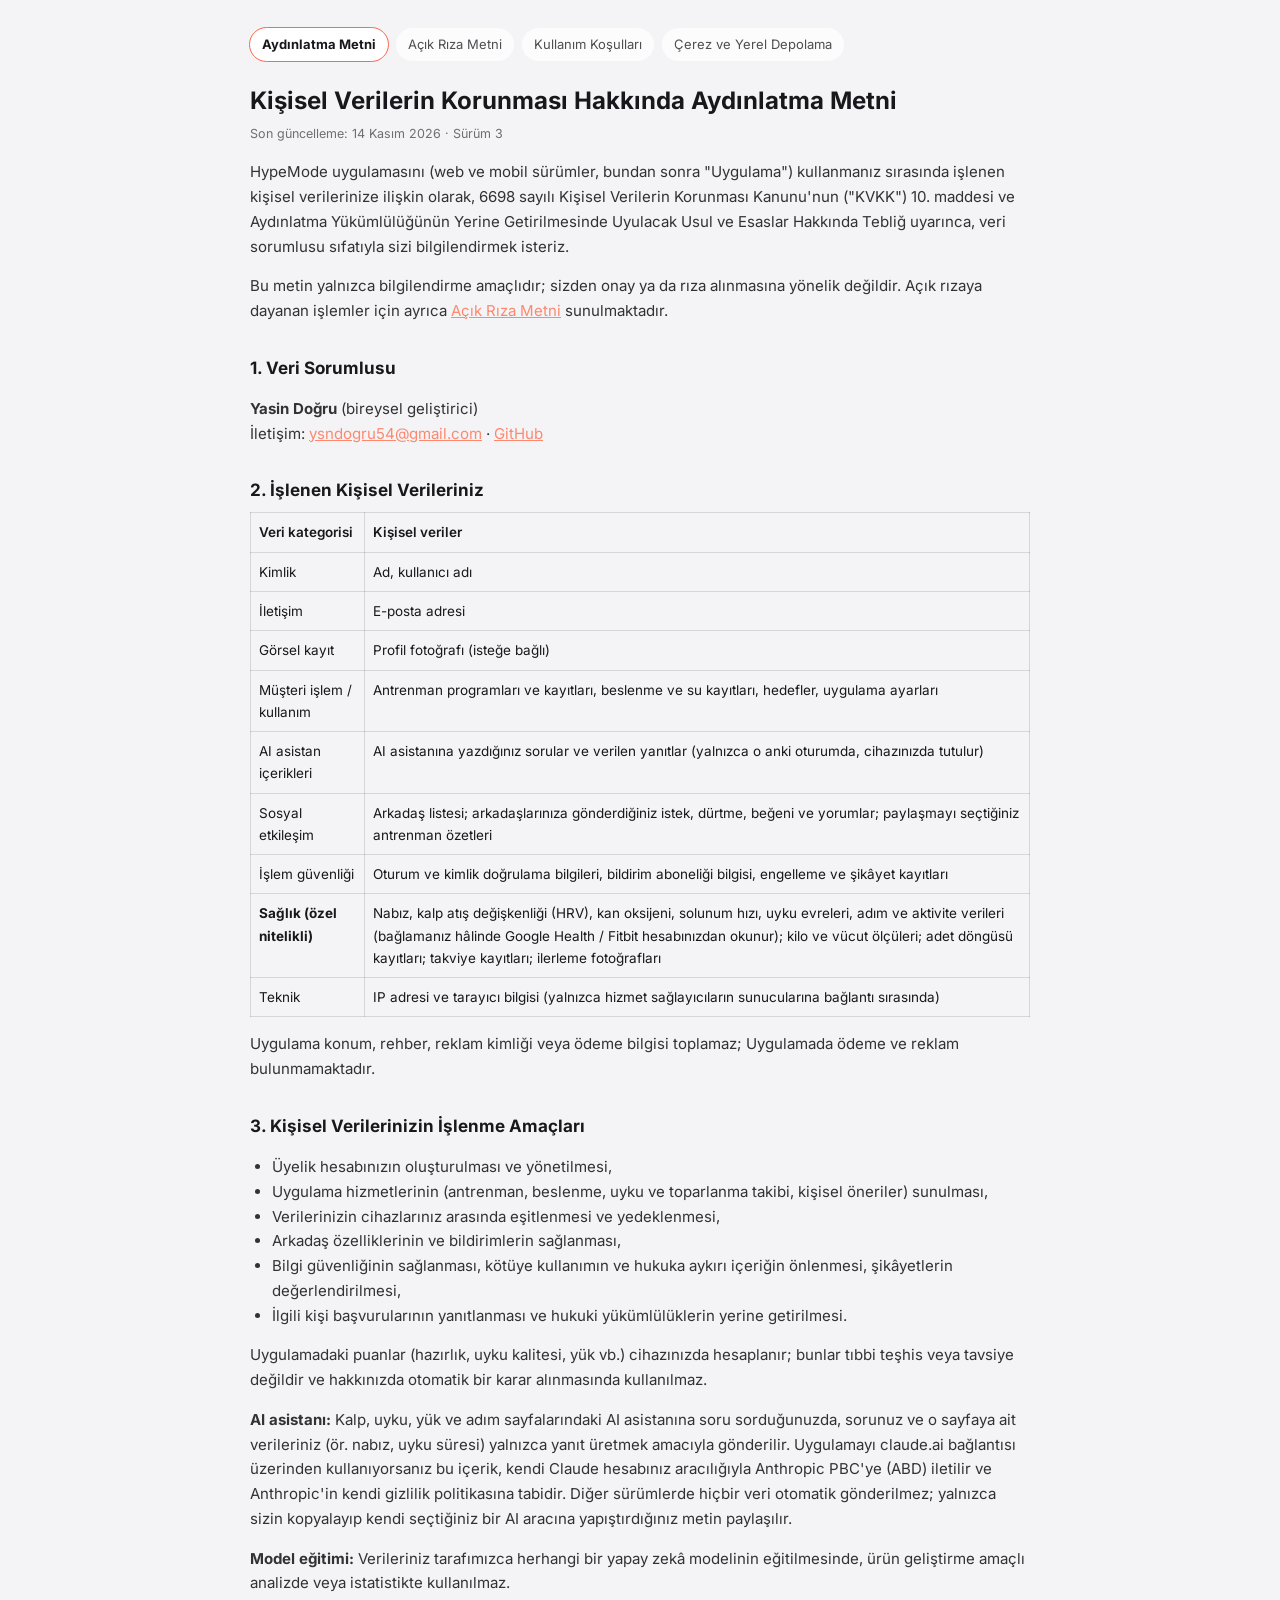
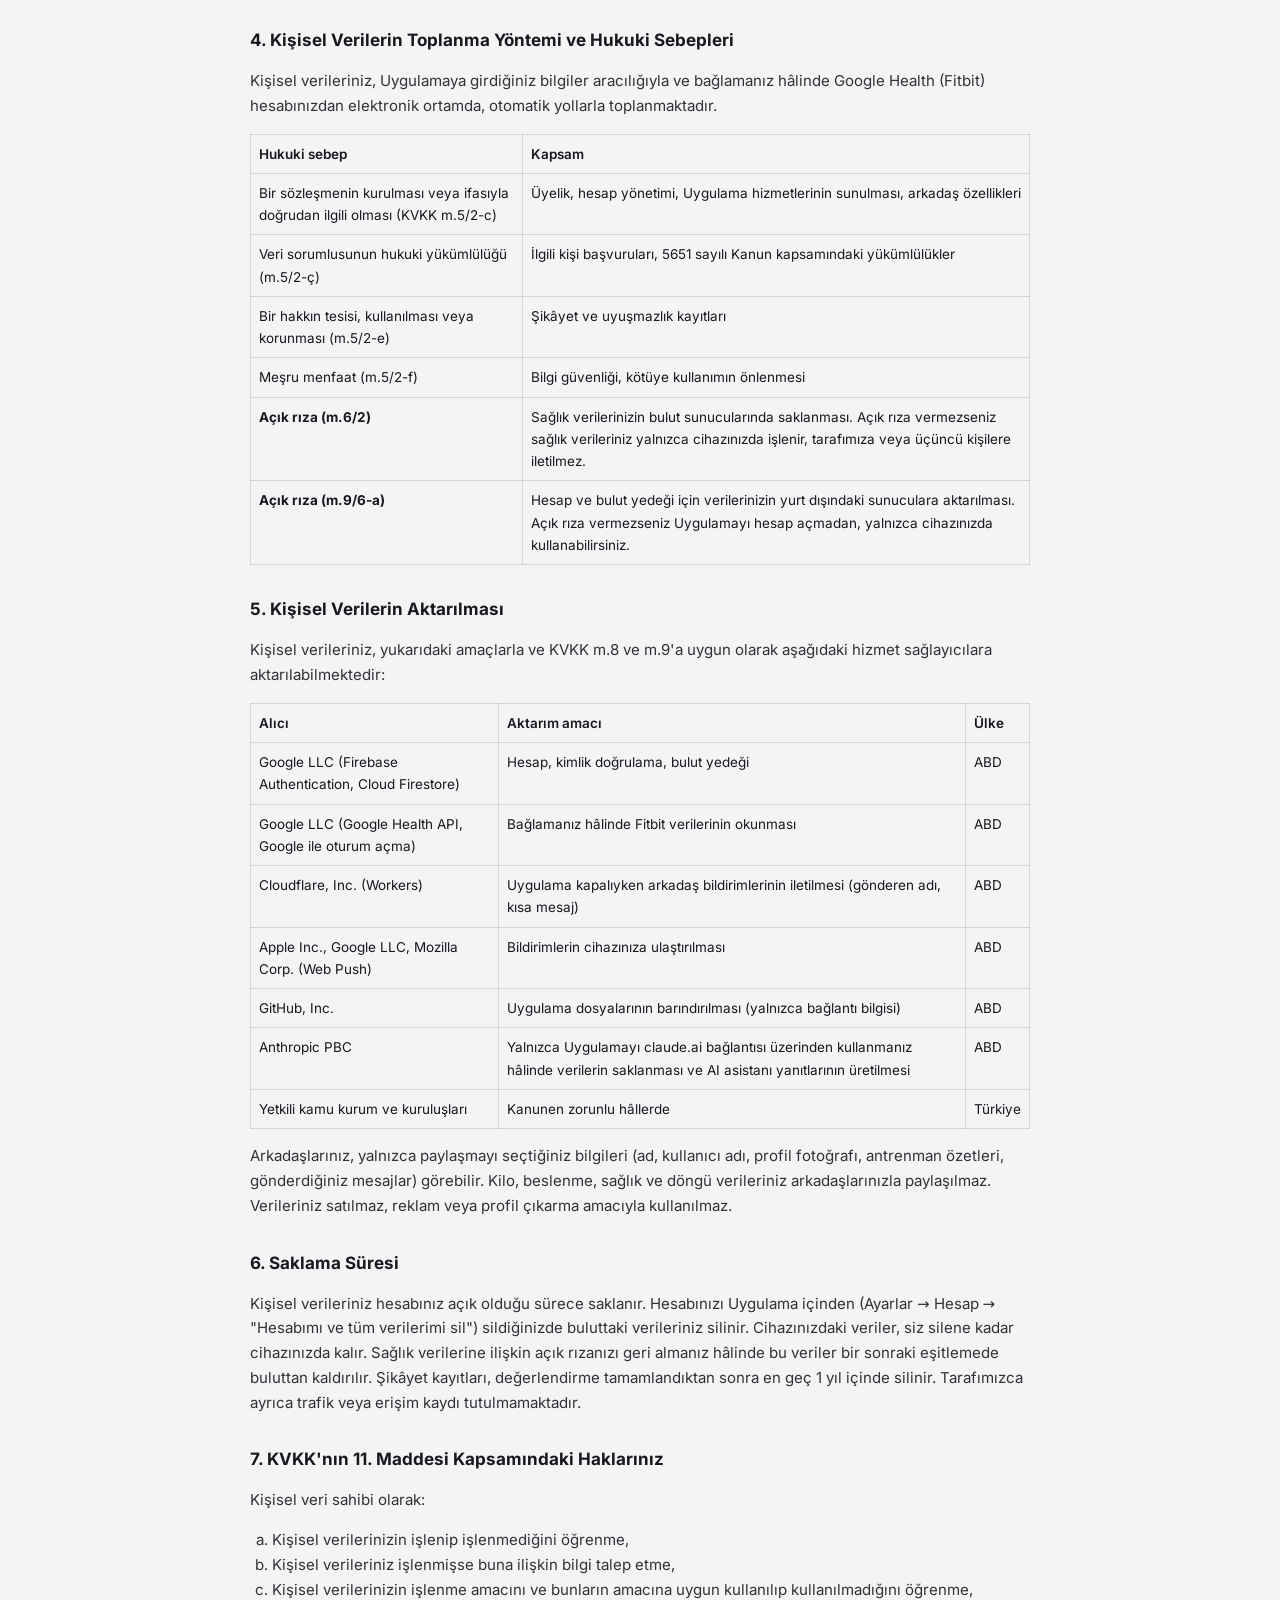
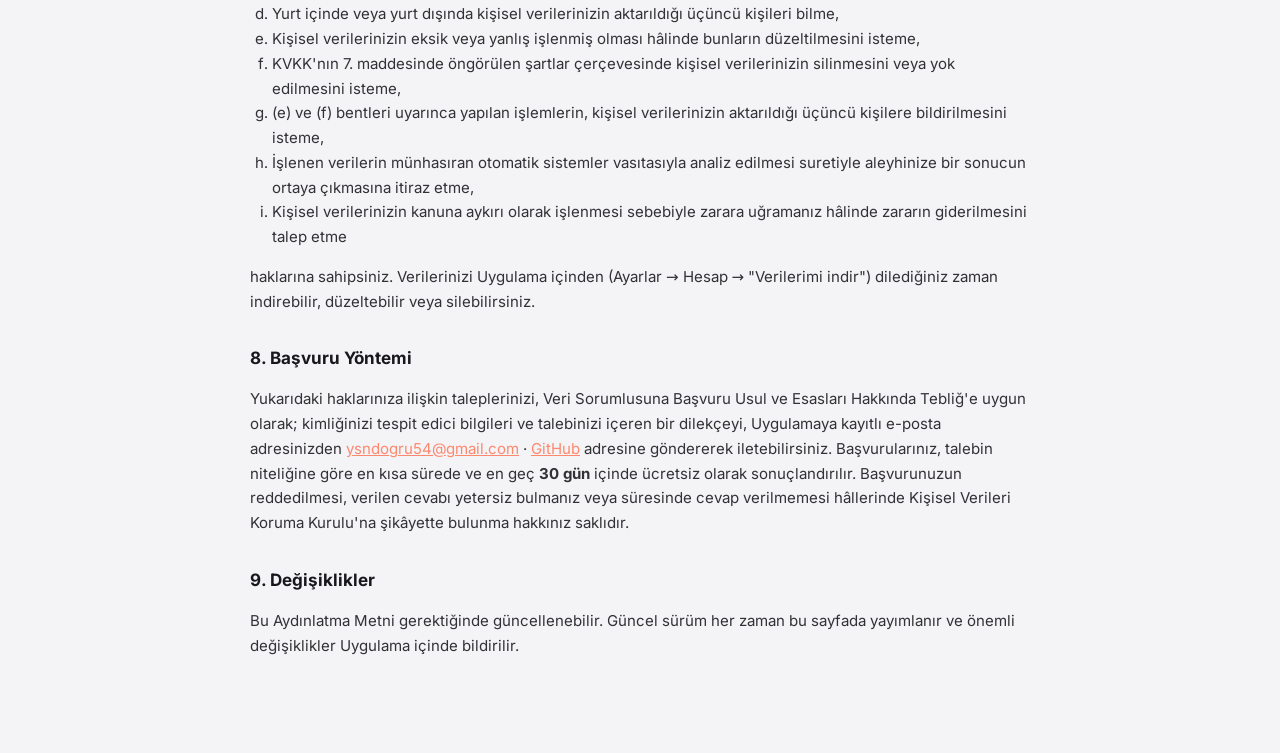
==== commit 53fbe3d4: "Yasal metinler: AI asistanı, model eğitimi, hesap kısıtlama ve değişiklik maddeleri" ====
--- a/gizlilik.html
+++ b/gizlilik.html
@@ -21,7 +21,7 @@
 <body><main>
 <nav><a href="gizlilik.html" class="on">Aydınlatma Metni</a><a href="acik-riza.html" class="">Açık Rıza Metni</a><a href="kullanim-kosullari.html" class="">Kullanım Koşulları</a><a href="cerez.html" class="">Çerez ve Yerel Depolama</a></nav>
 <h1>Kişisel Verilerin Korunması Hakkında Aydınlatma Metni</h1>
-<small>Son güncelleme: 13 Kasım 2026 · Sürüm 2</small>
+<small>Son güncelleme: 14 Kasım 2026 · Sürüm 3</small>
 
 <p>HypeMode uygulamasını (web ve mobil sürümler, bundan sonra "Uygulama") kullanmanız sırasında işlenen kişisel verilerinize ilişkin olarak, 6698 sayılı Kişisel Verilerin Korunması Kanunu'nun ("KVKK") 10. maddesi ve Aydınlatma Yükümlülüğünün Yerine Getirilmesinde Uyulacak Usul ve Esaslar Hakkında Tebliğ uyarınca, veri sorumlusu sıfatıyla sizi bilgilendirmek isteriz.</p>
 <p>Bu metin yalnızca bilgilendirme amaçlıdır; sizden onay ya da rıza alınmasına yönelik değildir. Açık rızaya dayanan işlemler için ayrıca <a href="acik-riza.html">Açık Rıza Metni</a> sunulmaktadır.</p>
@@ -36,6 +36,7 @@
 <tr><td>İletişim</td><td>E-posta adresi</td></tr>
 <tr><td>Görsel kayıt</td><td>Profil fotoğrafı (isteğe bağlı)</td></tr>
 <tr><td>Müşteri işlem / kullanım</td><td>Antrenman programları ve kayıtları, beslenme ve su kayıtları, hedefler, uygulama ayarları</td></tr>
+<tr><td>AI asistan içerikleri</td><td>AI asistanına yazdığınız sorular ve verilen yanıtlar (yalnızca o anki oturumda, cihazınızda tutulur)</td></tr>
 <tr><td>Sosyal etkileşim</td><td>Arkadaş listesi; arkadaşlarınıza gönderdiğiniz istek, dürtme, beğeni ve yorumlar; paylaşmayı seçtiğiniz antrenman özetleri</td></tr>
 <tr><td>İşlem güvenliği</td><td>Oturum ve kimlik doğrulama bilgileri, bildirim aboneliği bilgisi, engelleme ve şikâyet kayıtları</td></tr>
 <tr><td><b>Sağlık (özel nitelikli)</b></td><td>Nabız, kalp atış değişkenliği (HRV), kan oksijeni, solunum hızı, uyku evreleri, adım ve aktivite verileri (bağlamanız hâlinde Google Health / Fitbit hesabınızdan okunur); kilo ve vücut ölçüleri; adet döngüsü kayıtları; takviye kayıtları; ilerleme fotoğrafları</td></tr>
@@ -53,6 +54,8 @@
 <li>İlgili kişi başvurularının yanıtlanması ve hukuki yükümlülüklerin yerine getirilmesi.</li>
 </ul>
 <p>Uygulamadaki puanlar (hazırlık, uyku kalitesi, yük vb.) cihazınızda hesaplanır; bunlar tıbbi teşhis veya tavsiye değildir ve hakkınızda otomatik bir karar alınmasında kullanılmaz.</p>
+<p><b>AI asistanı:</b> Kalp, uyku, yük ve adım sayfalarındaki AI asistanına soru sorduğunuzda, sorunuz ve o sayfaya ait verileriniz (ör. nabız, uyku süresi) yalnızca yanıt üretmek amacıyla gönderilir. Uygulamayı claude.ai bağlantısı üzerinden kullanıyorsanız bu içerik, kendi Claude hesabınız aracılığıyla Anthropic PBC'ye (ABD) iletilir ve Anthropic'in kendi gizlilik politikasına tabidir. Diğer sürümlerde hiçbir veri otomatik gönderilmez; yalnızca sizin kopyalayıp kendi seçtiğiniz bir AI aracına yapıştırdığınız metin paylaşılır.</p>
+<p><b>Model eğitimi:</b> Verileriniz tarafımızca herhangi bir yapay zekâ modelinin eğitilmesinde, ürün geliştirme amaçlı analizde veya istatistikte kullanılmaz.</p>
 
 <h2>4. Kişisel Verilerin Toplanma Yöntemi ve Hukuki Sebepleri</h2>
 <p>Kişisel verileriniz, Uygulamaya girdiğiniz bilgiler aracılığıyla ve bağlamanız hâlinde Google Health (Fitbit) hesabınızdan elektronik ortamda, otomatik yollarla toplanmaktadır.</p>
@@ -75,7 +78,7 @@
 <tr><td>Cloudflare, Inc. (Workers)</td><td>Uygulama kapalıyken arkadaş bildirimlerinin iletilmesi (gönderen adı, kısa mesaj)</td><td>ABD</td></tr>
 <tr><td>Apple Inc., Google LLC, Mozilla Corp. (Web Push)</td><td>Bildirimlerin cihazınıza ulaştırılması</td><td>ABD</td></tr>
 <tr><td>GitHub, Inc.</td><td>Uygulama dosyalarının barındırılması (yalnızca bağlantı bilgisi)</td><td>ABD</td></tr>
-<tr><td>Anthropic PBC</td><td>Yalnızca Uygulamayı claude.ai bağlantısı üzerinden kullanmanız hâlinde verilerin saklanması</td><td>ABD</td></tr>
+<tr><td>Anthropic PBC</td><td>Yalnızca Uygulamayı claude.ai bağlantısı üzerinden kullanmanız hâlinde verilerin saklanması ve AI asistanı yanıtlarının üretilmesi</td><td>ABD</td></tr>
 <tr><td>Yetkili kamu kurum ve kuruluşları</td><td>Kanunen zorunlu hâllerde</td><td>Türkiye</td></tr>
 </table>
 <p>Arkadaşlarınız, yalnızca paylaşmayı seçtiğiniz bilgileri (ad, kullanıcı adı, profil fotoğrafı, antrenman özetleri, gönderdiğiniz mesajlar) görebilir. Kilo, beslenme, sağlık ve döngü verileriniz arkadaşlarınızla paylaşılmaz. Verileriniz satılmaz, reklam veya profil çıkarma amacıyla kullanılmaz.</p>
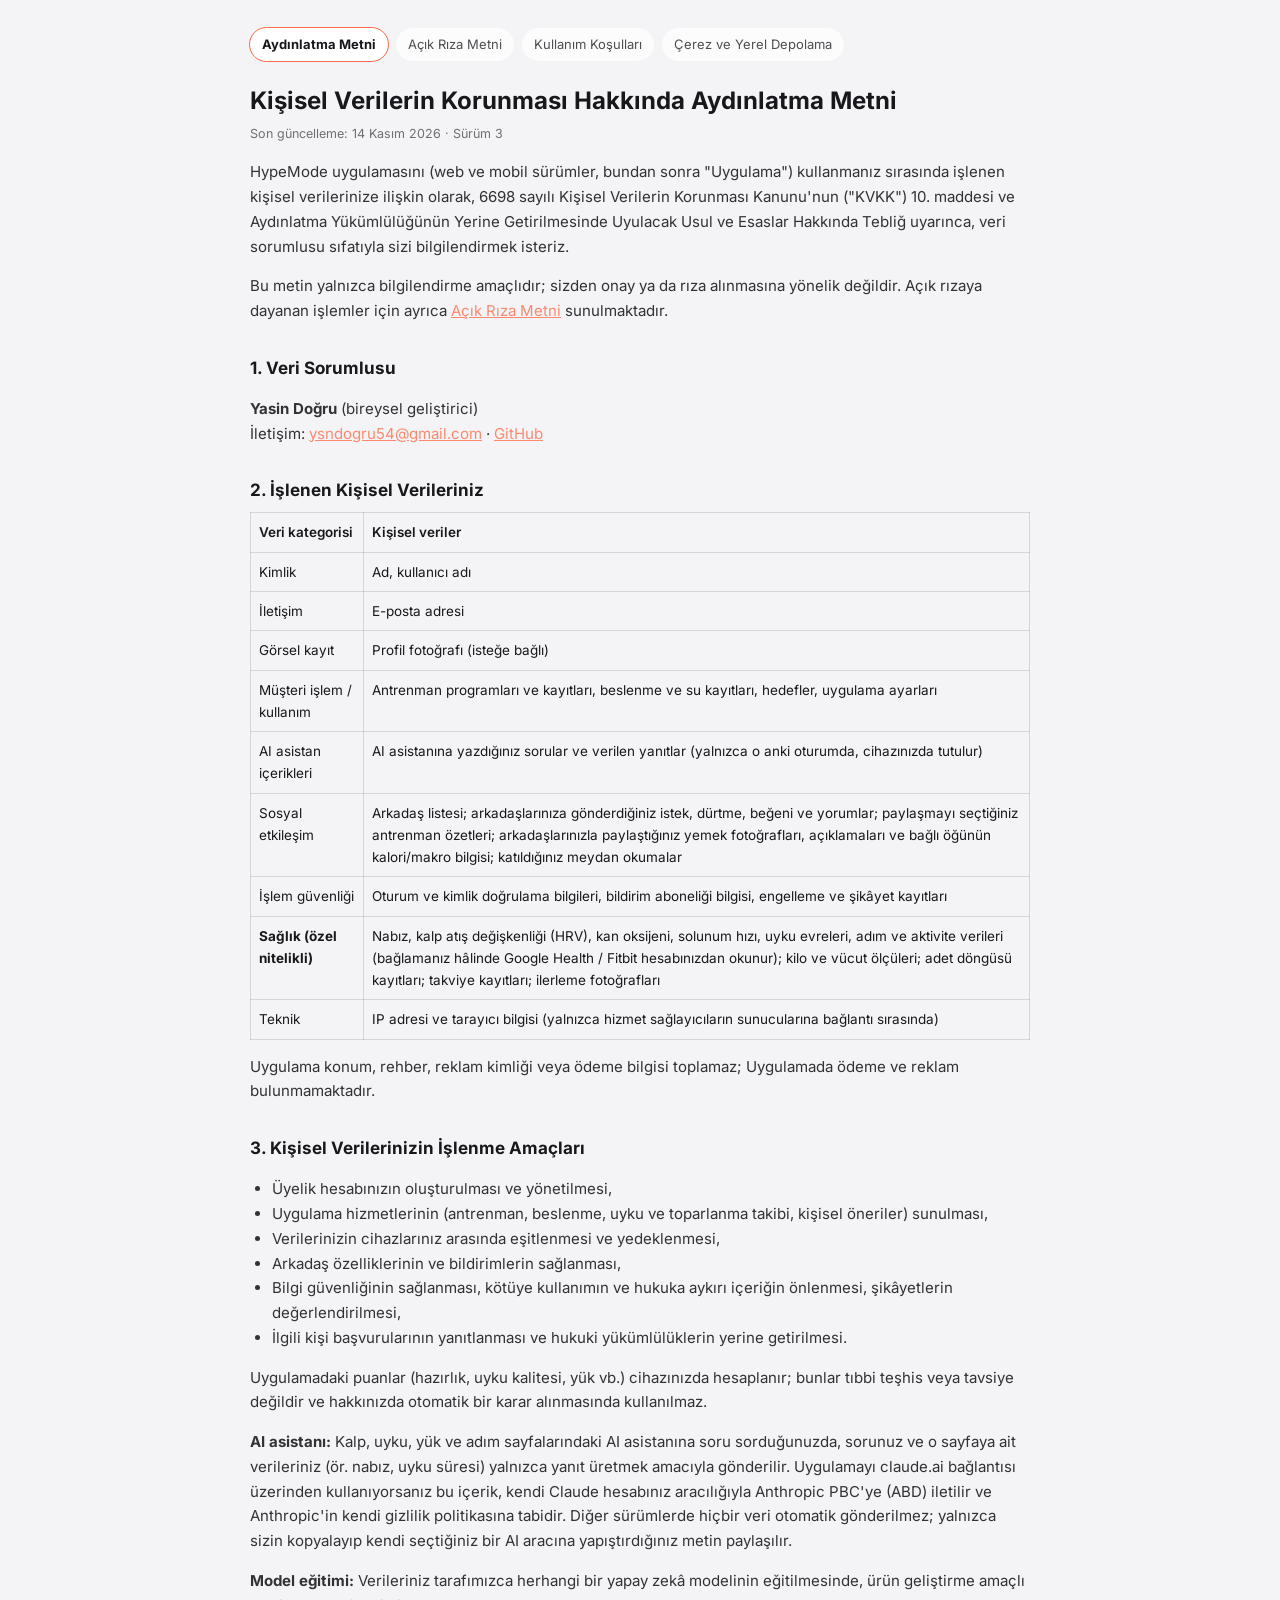
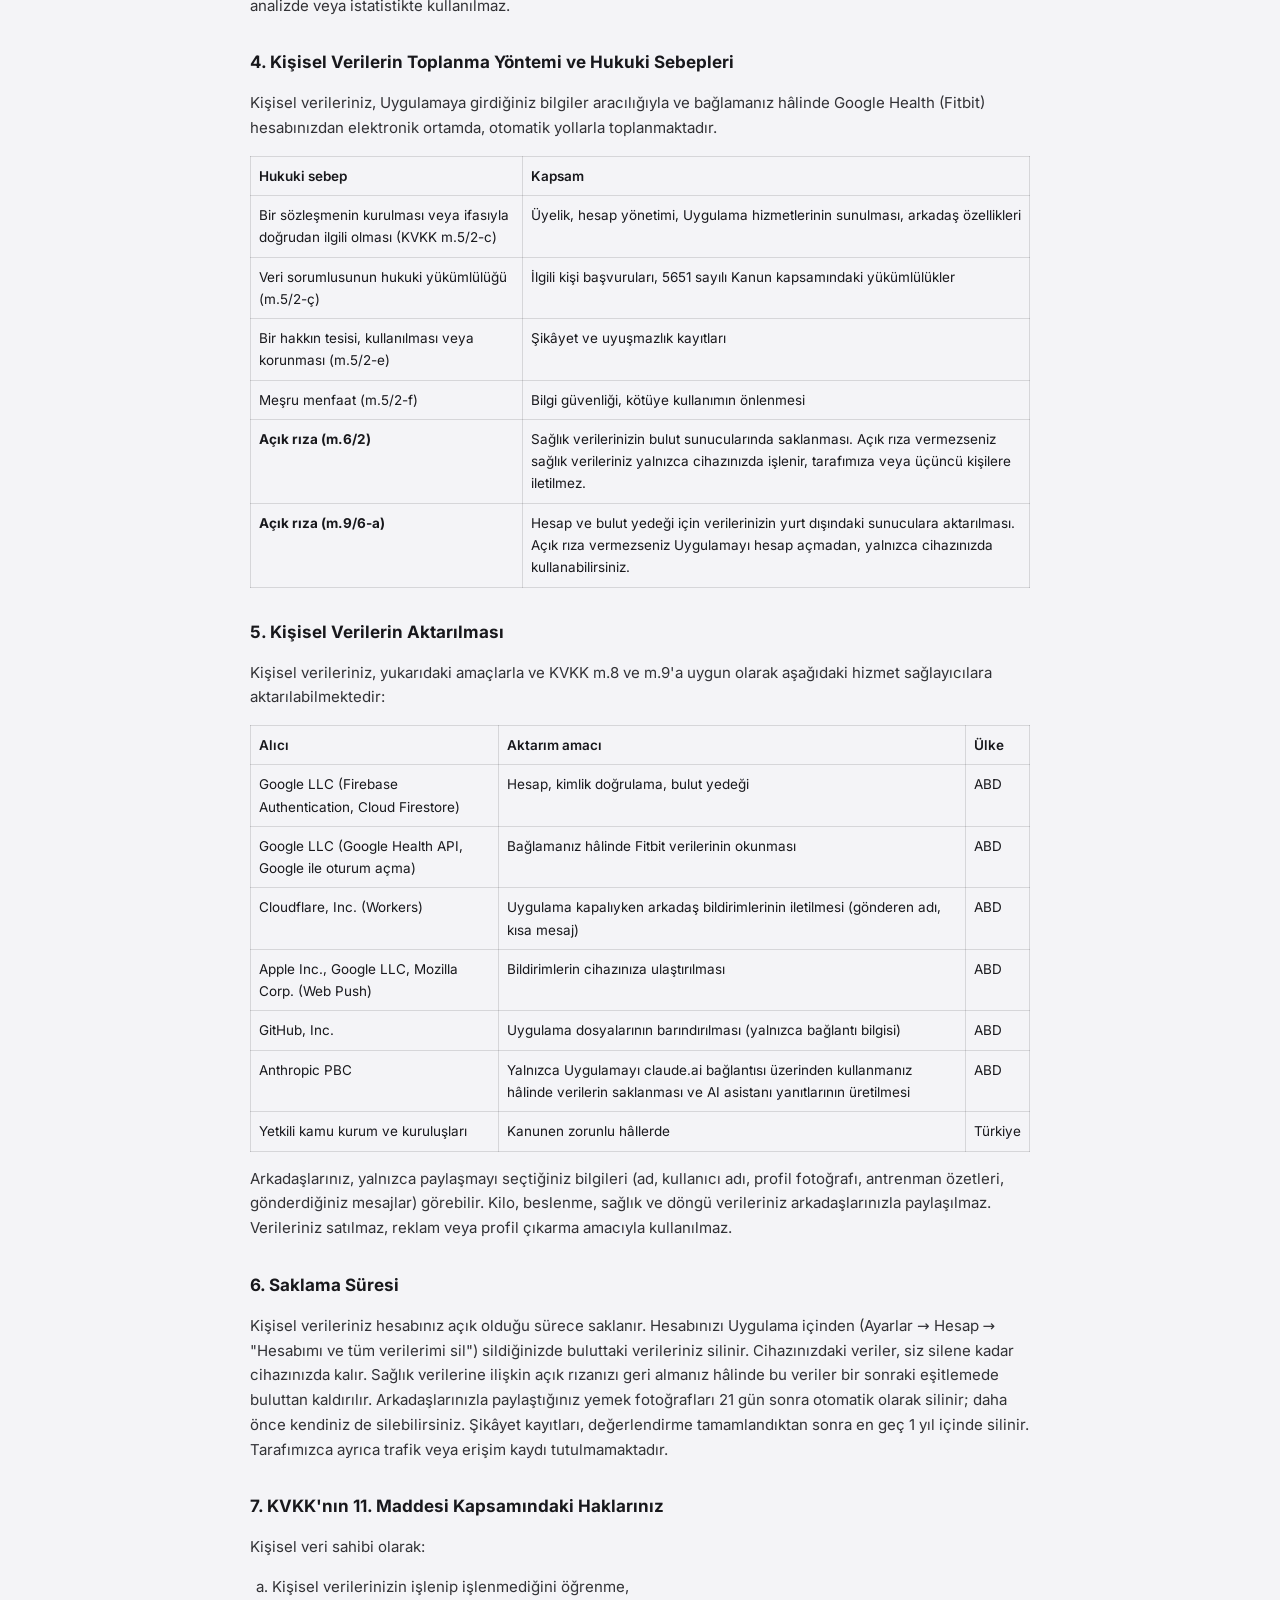
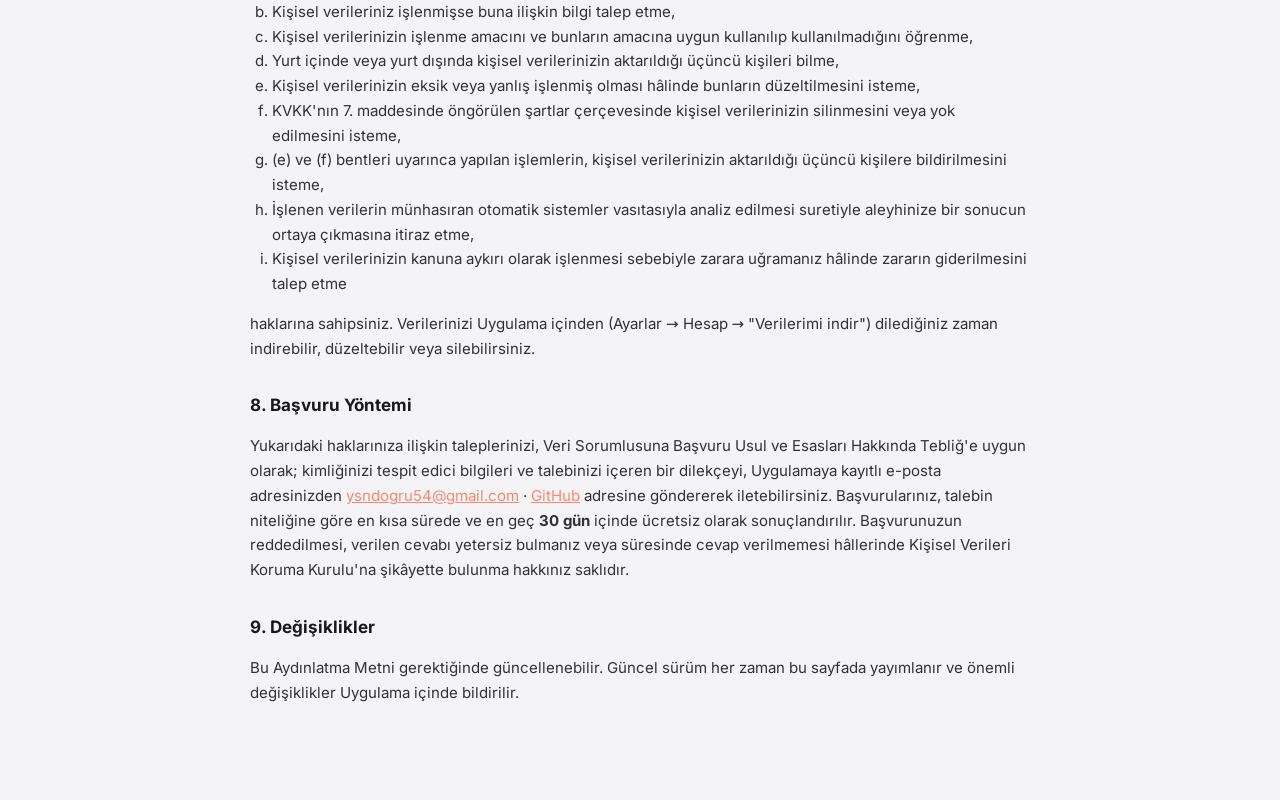
==== commit e134e017: "Yemek paylaşımları 21 günde silinir; aydınlatma metni güncellendi" ====
--- a/gizlilik.html
+++ b/gizlilik.html
@@ -37,7 +37,7 @@
 <tr><td>Görsel kayıt</td><td>Profil fotoğrafı (isteğe bağlı)</td></tr>
 <tr><td>Müşteri işlem / kullanım</td><td>Antrenman programları ve kayıtları, beslenme ve su kayıtları, hedefler, uygulama ayarları</td></tr>
 <tr><td>AI asistan içerikleri</td><td>AI asistanına yazdığınız sorular ve verilen yanıtlar (yalnızca o anki oturumda, cihazınızda tutulur)</td></tr>
-<tr><td>Sosyal etkileşim</td><td>Arkadaş listesi; arkadaşlarınıza gönderdiğiniz istek, dürtme, beğeni ve yorumlar; paylaşmayı seçtiğiniz antrenman özetleri</td></tr>
+<tr><td>Sosyal etkileşim</td><td>Arkadaş listesi; arkadaşlarınıza gönderdiğiniz istek, dürtme, beğeni ve yorumlar; paylaşmayı seçtiğiniz antrenman özetleri; arkadaşlarınızla paylaştığınız yemek fotoğrafları, açıklamaları ve bağlı öğünün kalori/makro bilgisi; katıldığınız meydan okumalar</td></tr>
 <tr><td>İşlem güvenliği</td><td>Oturum ve kimlik doğrulama bilgileri, bildirim aboneliği bilgisi, engelleme ve şikâyet kayıtları</td></tr>
 <tr><td><b>Sağlık (özel nitelikli)</b></td><td>Nabız, kalp atış değişkenliği (HRV), kan oksijeni, solunum hızı, uyku evreleri, adım ve aktivite verileri (bağlamanız hâlinde Google Health / Fitbit hesabınızdan okunur); kilo ve vücut ölçüleri; adet döngüsü kayıtları; takviye kayıtları; ilerleme fotoğrafları</td></tr>
 <tr><td>Teknik</td><td>IP adresi ve tarayıcı bilgisi (yalnızca hizmet sağlayıcıların sunucularına bağlantı sırasında)</td></tr>
@@ -84,7 +84,7 @@
 <p>Arkadaşlarınız, yalnızca paylaşmayı seçtiğiniz bilgileri (ad, kullanıcı adı, profil fotoğrafı, antrenman özetleri, gönderdiğiniz mesajlar) görebilir. Kilo, beslenme, sağlık ve döngü verileriniz arkadaşlarınızla paylaşılmaz. Verileriniz satılmaz, reklam veya profil çıkarma amacıyla kullanılmaz.</p>
 
 <h2>6. Saklama Süresi</h2>
-<p>Kişisel verileriniz hesabınız açık olduğu sürece saklanır. Hesabınızı Uygulama içinden (Ayarlar → Hesap → "Hesabımı ve tüm verilerimi sil") sildiğinizde buluttaki verileriniz silinir. Cihazınızdaki veriler, siz silene kadar cihazınızda kalır. Sağlık verilerine ilişkin açık rızanızı geri almanız hâlinde bu veriler bir sonraki eşitlemede buluttan kaldırılır. Şikâyet kayıtları, değerlendirme tamamlandıktan sonra en geç 1 yıl içinde silinir. Tarafımızca ayrıca trafik veya erişim kaydı tutulmamaktadır.</p>
+<p>Kişisel verileriniz hesabınız açık olduğu sürece saklanır. Hesabınızı Uygulama içinden (Ayarlar → Hesap → "Hesabımı ve tüm verilerimi sil") sildiğinizde buluttaki verileriniz silinir. Cihazınızdaki veriler, siz silene kadar cihazınızda kalır. Sağlık verilerine ilişkin açık rızanızı geri almanız hâlinde bu veriler bir sonraki eşitlemede buluttan kaldırılır. Arkadaşlarınızla paylaştığınız yemek fotoğrafları 21 gün sonra otomatik olarak silinir; daha önce kendiniz de silebilirsiniz. Şikâyet kayıtları, değerlendirme tamamlandıktan sonra en geç 1 yıl içinde silinir. Tarafımızca ayrıca trafik veya erişim kaydı tutulmamaktadır.</p>
 
 <h2>7. KVKK'nın 11. Maddesi Kapsamındaki Haklarınız</h2>
 <p>Kişisel veri sahibi olarak:</p>
